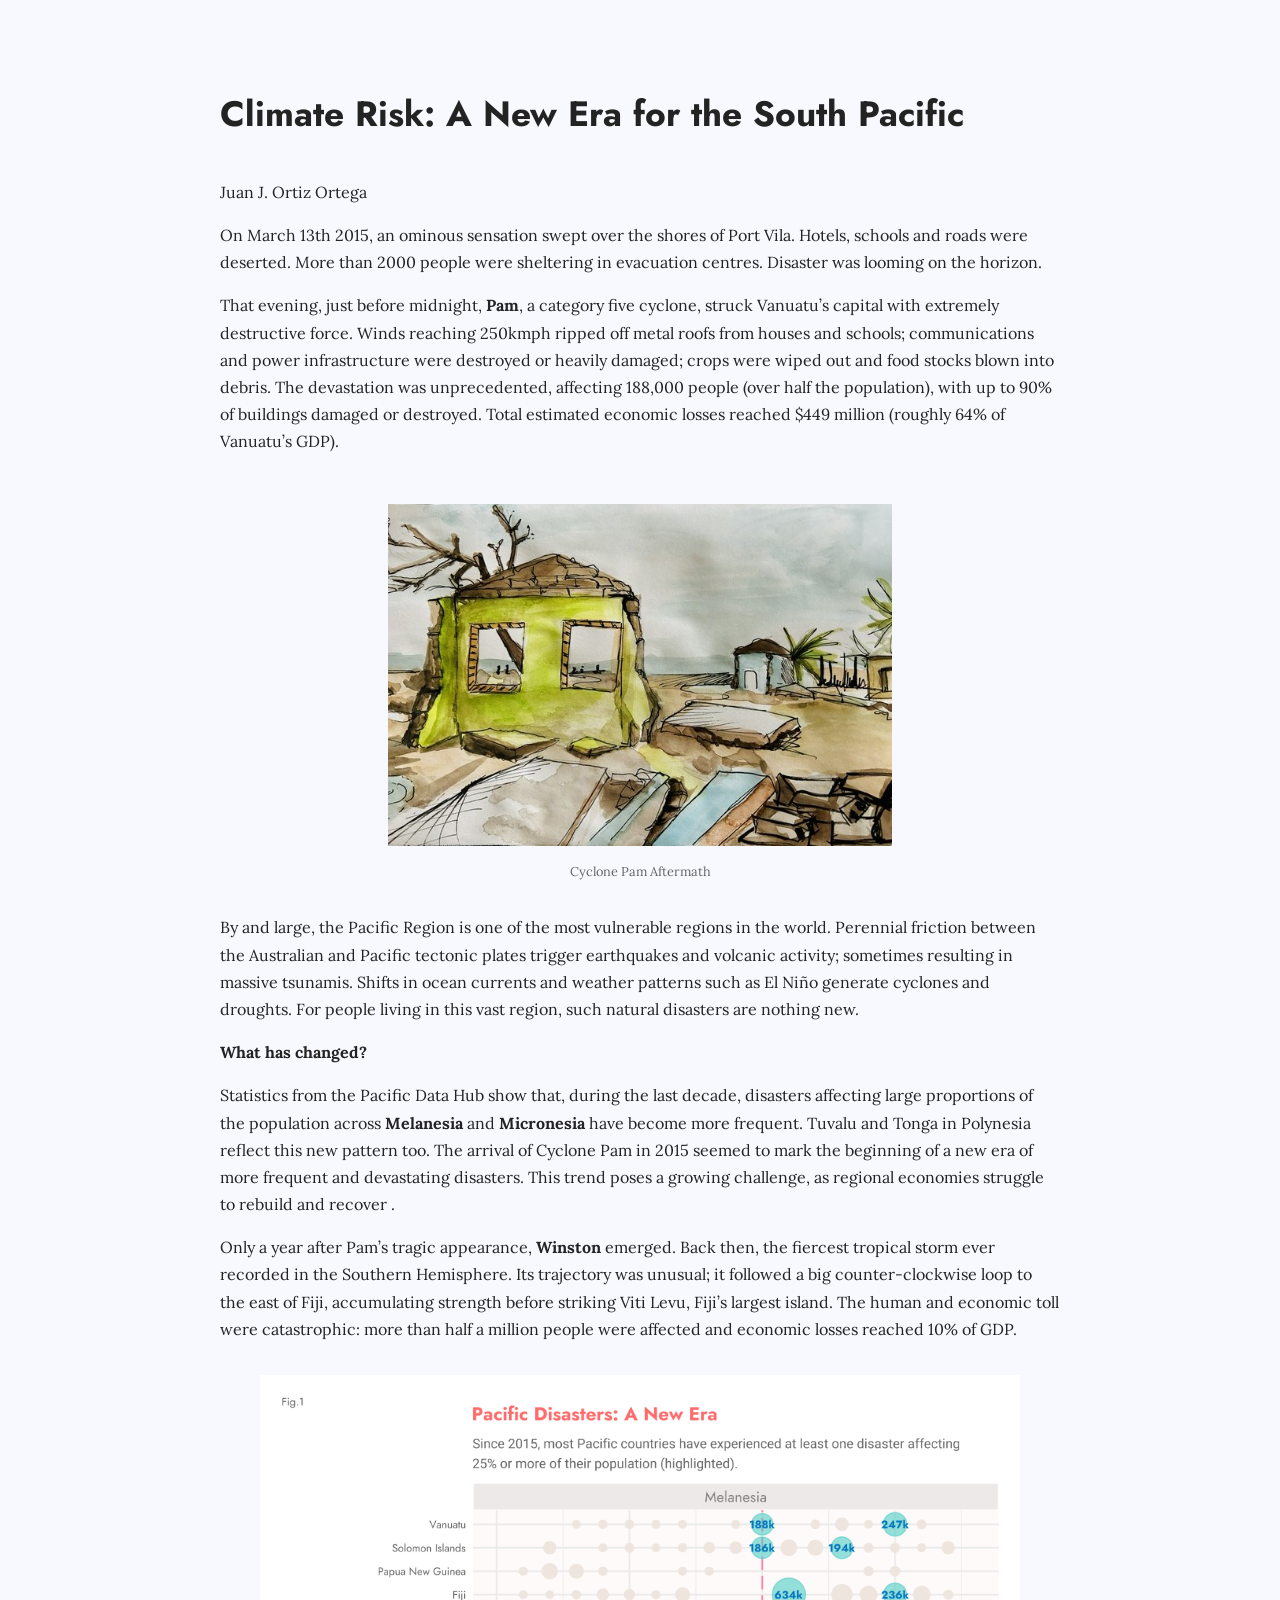
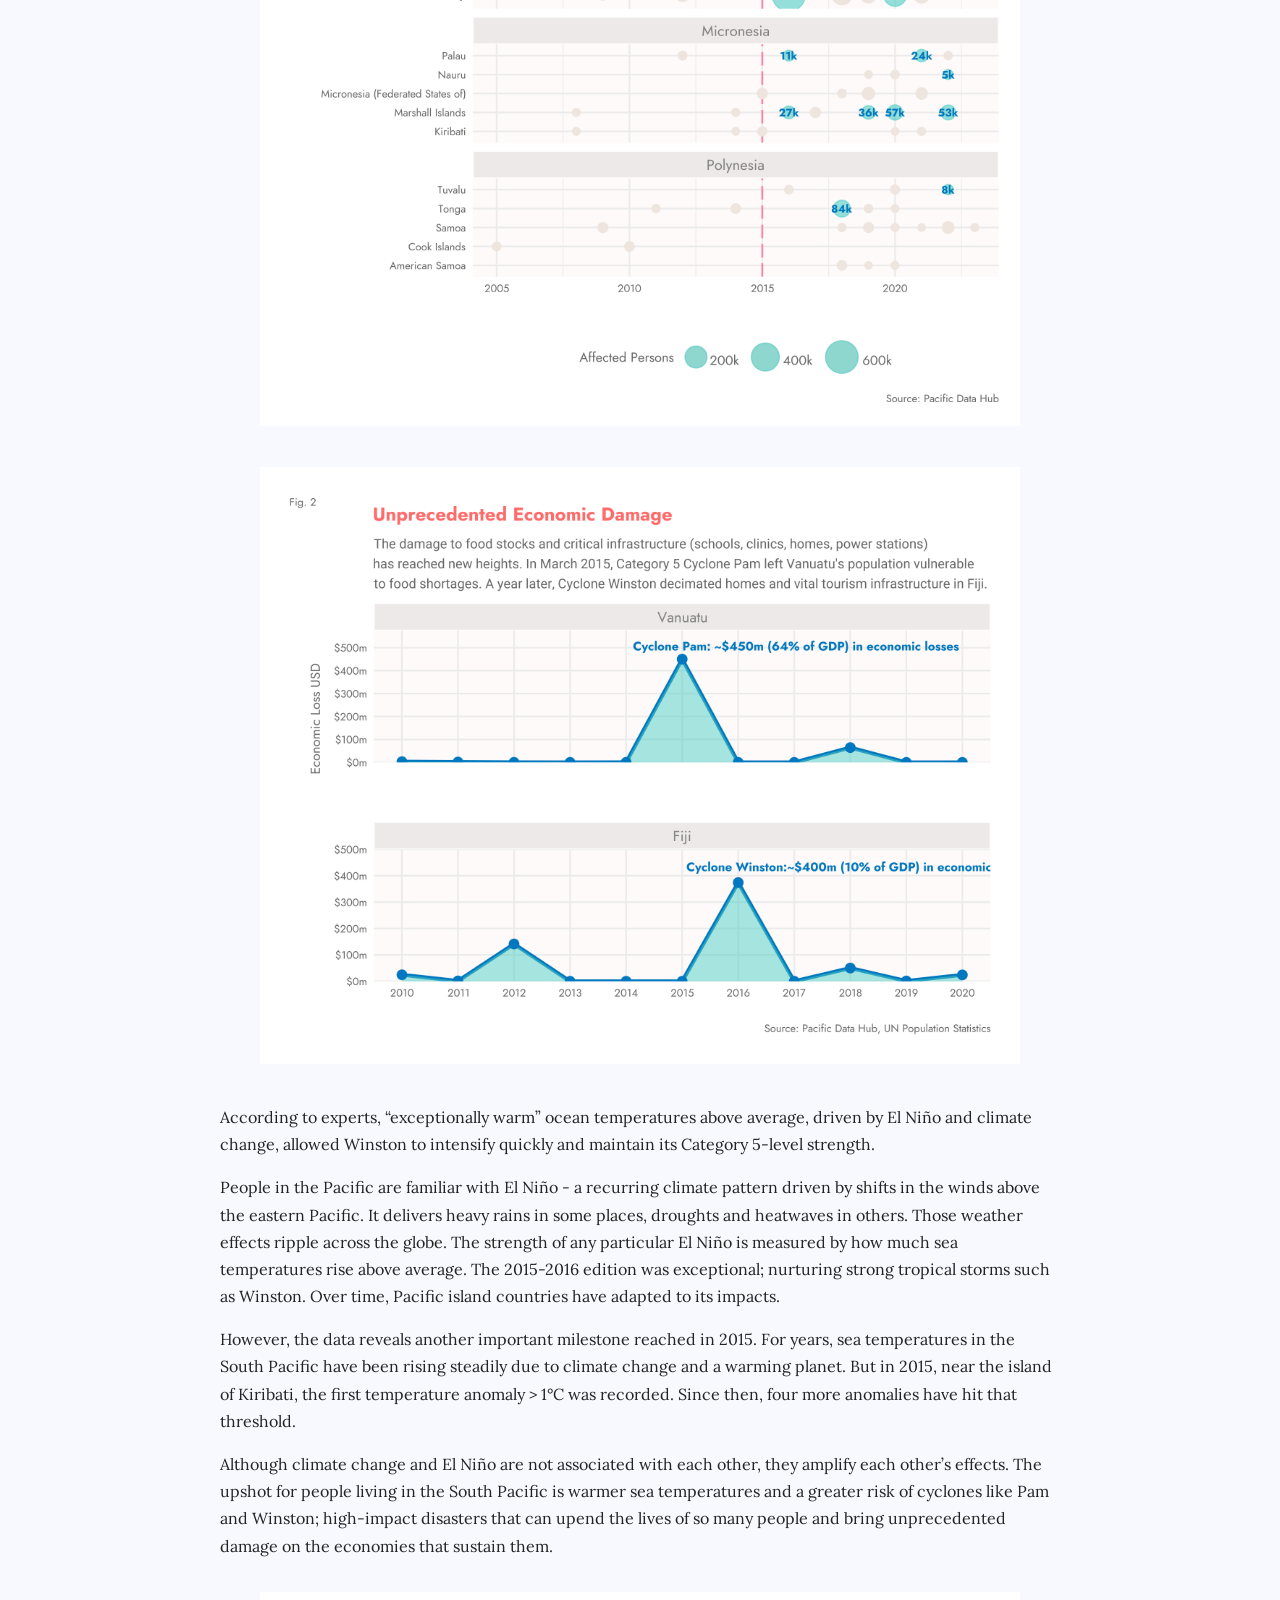
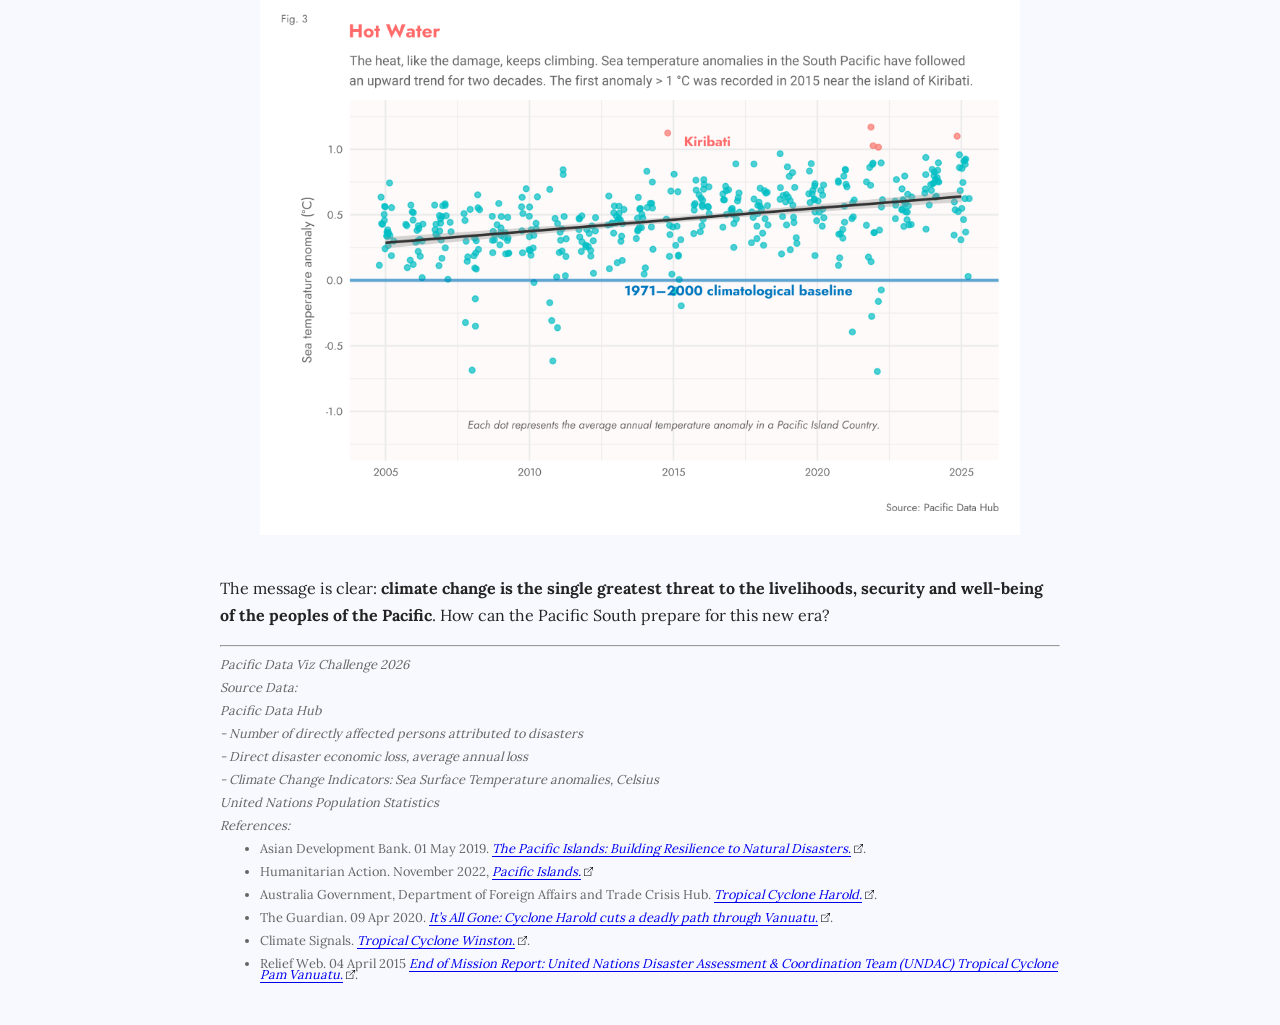
==== index.html @ 433be73b "index page ready" ====
<!DOCTYPE html>
<html xmlns="http://www.w3.org/1999/xhtml" lang="en" xml:lang="en"><head>

<meta charset="utf-8">
<meta name="generator" content="quarto-1.9.37">

<meta name="viewport" content="width=device-width, initial-scale=1.0, user-scalable=yes">

<meta name="author" content="Juan J. Ortiz Ortega">

<title>Climate Risk: A New Era for the South Pacific</title>
<style>

code{white-space: pre-wrap;}
span.smallcaps{font-variant: small-caps;}
div.columns{display: flex; gap: min(4vw, 1.5em);}
div.column{flex: auto; overflow-x: auto;}
div.hanging-indent{margin-left: 1.5em; text-indent: -1.5em;}
ul.task-list{list-style: none;}
ul.task-list li input[type="checkbox"] {
width: 0.8em;
margin: 0 0.8em 0.2em -1em;  vertical-align: middle;
}
.display.math{display: block; text-align: center; margin: 0.5rem auto;}
</style>


<script>/*!
 * clipboard.js v2.0.11
 * https://clipboardjs.com/
 *
 * Licensed MIT © Zeno Rocha
 */
!function(t,e){"object"==typeof exports&&"object"==typeof module?module.exports=e():"function"==typeof define&&define.amd?define([],e):"object"==typeof exports?exports.ClipboardJS=e():t.ClipboardJS=e()}(this,function(){return n={686:function(t,e,n){"use strict";n.d(e,{default:function(){return b}});var e=n(279),i=n.n(e),e=n(370),u=n.n(e),e=n(817),r=n.n(e);function c(t){try{return document.execCommand(t)}catch(t){return}}var a=function(t){t=r()(t);return c("cut"),t};function o(t,e){var n,o,t=(n=t,o="rtl"===document.documentElement.getAttribute("dir"),(t=document.createElement("textarea")).style.fontSize="12pt",t.style.border="0",t.style.padding="0",t.style.margin="0",t.style.position="absolute",t.style[o?"right":"left"]="-9999px",o=window.pageYOffset||document.documentElement.scrollTop,t.style.top="".concat(o,"px"),t.setAttribute("readonly",""),t.value=n,t);return e.container.appendChild(t),e=r()(t),c("copy"),t.remove(),e}var f=function(t){var e=1<arguments.length&&void 0!==arguments[1]?arguments[1]:{container:document.body},n="";return"string"==typeof t?n=o(t,e):t instanceof HTMLInputElement&&!["text","search","url","tel","password"].includes(null==t?void 0:t.type)?n=o(t.value,e):(n=r()(t),c("copy")),n};function l(t){return(l="function"==typeof Symbol&&"symbol"==typeof Symbol.iterator?function(t){return typeof t}:function(t){return t&&"function"==typeof Symbol&&t.constructor===Symbol&&t!==Symbol.prototype?"symbol":typeof t})(t)}var s=function(){var t=0<arguments.length&&void 0!==arguments[0]?arguments[0]:{},e=t.action,n=void 0===e?"copy":e,o=t.container,e=t.target,t=t.text;if("copy"!==n&&"cut"!==n)throw new Error('Invalid "action" value, use either "copy" or "cut"');if(void 0!==e){if(!e||"object"!==l(e)||1!==e.nodeType)throw new Error('Invalid "target" value, use a valid Element');if("copy"===n&&e.hasAttribute("disabled"))throw new Error('Invalid "target" attribute. Please use "readonly" instead of "disabled" attribute');if("cut"===n&&(e.hasAttribute("readonly")||e.hasAttribute("disabled")))throw new Error('Invalid "target" attribute. You can\'t cut text from elements with "readonly" or "disabled" attributes')}return t?f(t,{container:o}):e?"cut"===n?a(e):f(e,{container:o}):void 0};function p(t){return(p="function"==typeof Symbol&&"symbol"==typeof Symbol.iterator?function(t){return typeof t}:function(t){return t&&"function"==typeof Symbol&&t.constructor===Symbol&&t!==Symbol.prototype?"symbol":typeof t})(t)}function d(t,e){for(var n=0;n<e.length;n++){var o=e[n];o.enumerable=o.enumerable||!1,o.configurable=!0,"value"in o&&(o.writable=!0),Object.defineProperty(t,o.key,o)}}function y(t,e){return(y=Object.setPrototypeOf||function(t,e){return t.__proto__=e,t})(t,e)}function h(n){var o=function(){if("undefined"==typeof Reflect||!Reflect.construct)return!1;if(Reflect.construct.sham)return!1;if("function"==typeof Proxy)return!0;try{return Date.prototype.toString.call(Reflect.construct(Date,[],function(){})),!0}catch(t){return!1}}();return function(){var t,e=v(n);return t=o?(t=v(this).constructor,Reflect.construct(e,arguments,t)):e.apply(this,arguments),e=this,!(t=t)||"object"!==p(t)&&"function"!=typeof t?function(t){if(void 0!==t)return t;throw new ReferenceError("this hasn't been initialised - super() hasn't been called")}(e):t}}function v(t){return(v=Object.setPrototypeOf?Object.getPrototypeOf:function(t){return t.__proto__||Object.getPrototypeOf(t)})(t)}function m(t,e){t="data-clipboard-".concat(t);if(e.hasAttribute(t))return e.getAttribute(t)}var b=function(){!function(t,e){if("function"!=typeof e&&null!==e)throw new TypeError("Super expression must either be null or a function");t.prototype=Object.create(e&&e.prototype,{constructor:{value:t,writable:!0,configurable:!0}}),e&&y(t,e)}(r,i());var t,e,n,o=h(r);function r(t,e){var n;return function(t){if(!(t instanceof r))throw new TypeError("Cannot call a class as a function")}(this),(n=o.call(this)).resolveOptions(e),n.listenClick(t),n}return t=r,n=[{key:"copy",value:function(t){var e=1<arguments.length&&void 0!==arguments[1]?arguments[1]:{container:document.body};return f(t,e)}},{key:"cut",value:function(t){return a(t)}},{key:"isSupported",value:function(){var t=0<arguments.length&&void 0!==arguments[0]?arguments[0]:["copy","cut"],t="string"==typeof t?[t]:t,e=!!document.queryCommandSupported;return t.forEach(function(t){e=e&&!!document.queryCommandSupported(t)}),e}}],(e=[{key:"resolveOptions",value:function(){var t=0<arguments.length&&void 0!==arguments[0]?arguments[0]:{};this.action="function"==typeof t.action?t.action:this.defaultAction,this.target="function"==typeof t.target?t.target:this.defaultTarget,this.text="function"==typeof t.text?t.text:this.defaultText,this.container="object"===p(t.container)?t.container:document.body}},{key:"listenClick",value:function(t){var e=this;this.listener=u()(t,"click",function(t){return e.onClick(t)})}},{key:"onClick",value:function(t){var e=t.delegateTarget||t.currentTarget,n=this.action(e)||"copy",t=s({action:n,container:this.container,target:this.target(e),text:this.text(e)});this.emit(t?"success":"error",{action:n,text:t,trigger:e,clearSelection:function(){e&&e.focus(),window.getSelection().removeAllRanges()}})}},{key:"defaultAction",value:function(t){return m("action",t)}},{key:"defaultTarget",value:function(t){t=m("target",t);if(t)return document.querySelector(t)}},{key:"defaultText",value:function(t){return m("text",t)}},{key:"destroy",value:function(){this.listener.destroy()}}])&&d(t.prototype,e),n&&d(t,n),r}()},828:function(t){var e;"undefined"==typeof Element||Element.prototype.matches||((e=Element.prototype).matches=e.matchesSelector||e.mozMatchesSelector||e.msMatchesSelector||e.oMatchesSelector||e.webkitMatchesSelector),t.exports=function(t,e){for(;t&&9!==t.nodeType;){if("function"==typeof t.matches&&t.matches(e))return t;t=t.parentNode}}},438:function(t,e,n){var u=n(828);function i(t,e,n,o,r){var i=function(e,n,t,o){return function(t){t.delegateTarget=u(t.target,n),t.delegateTarget&&o.call(e,t)}}.apply(this,arguments);return t.addEventListener(n,i,r),{destroy:function(){t.removeEventListener(n,i,r)}}}t.exports=function(t,e,n,o,r){return"function"==typeof t.addEventListener?i.apply(null,arguments):"function"==typeof n?i.bind(null,document).apply(null,arguments):("string"==typeof t&&(t=document.querySelectorAll(t)),Array.prototype.map.call(t,function(t){return i(t,e,n,o,r)}))}},879:function(t,n){n.node=function(t){return void 0!==t&&t instanceof HTMLElement&&1===t.nodeType},n.nodeList=function(t){var e=Object.prototype.toString.call(t);return void 0!==t&&("[object NodeList]"===e||"[object HTMLCollection]"===e)&&"length"in t&&(0===t.length||n.node(t[0]))},n.string=function(t){return"string"==typeof t||t instanceof String},n.fn=function(t){return"[object Function]"===Object.prototype.toString.call(t)}},370:function(t,e,n){var f=n(879),l=n(438);t.exports=function(t,e,n){if(!t&&!e&&!n)throw new Error("Missing required arguments");if(!f.string(e))throw new TypeError("Second argument must be a String");if(!f.fn(n))throw new TypeError("Third argument must be a Function");if(f.node(t))return c=e,a=n,(u=t).addEventListener(c,a),{destroy:function(){u.removeEventListener(c,a)}};if(f.nodeList(t))return o=t,r=e,i=n,Array.prototype.forEach.call(o,function(t){t.addEventListener(r,i)}),{destroy:function(){Array.prototype.forEach.call(o,function(t){t.removeEventListener(r,i)})}};if(f.string(t))return t=t,e=e,n=n,l(document.body,t,e,n);throw new TypeError("First argument must be a String, HTMLElement, HTMLCollection, or NodeList");var o,r,i,u,c,a}},817:function(t){t.exports=function(t){var e,n="SELECT"===t.nodeName?(t.focus(),t.value):"INPUT"===t.nodeName||"TEXTAREA"===t.nodeName?((e=t.hasAttribute("readonly"))||t.setAttribute("readonly",""),t.select(),t.setSelectionRange(0,t.value.length),e||t.removeAttribute("readonly"),t.value):(t.hasAttribute("contenteditable")&&t.focus(),n=window.getSelection(),(e=document.createRange()).selectNodeContents(t),n.removeAllRanges(),n.addRange(e),n.toString());return n}},279:function(t){function e(){}e.prototype={on:function(t,e,n){var o=this.e||(this.e={});return(o[t]||(o[t]=[])).push({fn:e,ctx:n}),this},once:function(t,e,n){var o=this;function r(){o.off(t,r),e.apply(n,arguments)}return r._=e,this.on(t,r,n)},emit:function(t){for(var e=[].slice.call(arguments,1),n=((this.e||(this.e={}))[t]||[]).slice(),o=0,r=n.length;o<r;o++)n[o].fn.apply(n[o].ctx,e);return this},off:function(t,e){var n=this.e||(this.e={}),o=n[t],r=[];if(o&&e)for(var i=0,u=o.length;i<u;i++)o[i].fn!==e&&o[i].fn._!==e&&r.push(o[i]);return r.length?n[t]=r:delete n[t],this}},t.exports=e,t.exports.TinyEmitter=e}},r={},o.n=function(t){var e=t&&t.__esModule?function(){return t.default}:function(){return t};return o.d(e,{a:e}),e},o.d=function(t,e){for(var n in e)o.o(e,n)&&!o.o(t,n)&&Object.defineProperty(t,n,{enumerable:!0,get:e[n]})},o.o=function(t,e){return Object.prototype.hasOwnProperty.call(t,e)},o(686).default;function o(t){if(r[t])return r[t].exports;var e=r[t]={exports:{}};return n[t](e,e.exports,o),e.exports}var n,r});</script>
<script>(function (root, factory) {
  if (typeof define === "function" && define.amd) {
    define([], function () {
      return factory(root);
    });
  } else if (typeof exports === "object") {
    module.exports = factory(root);
  } else {
    root.Tabby = factory(root);
  }
})(
  typeof global !== "undefined"
    ? global
    : typeof window !== "undefined"
    ? window
    : this,
  function (window) {
    "use strict";

    //
    // Variables
    //

    var defaults = {
      idPrefix: "tabby-toggle_",
      default: "[data-tabby-default]",
    };

    //
    // Methods
    //

    /**
     * Merge two or more objects together.
     * @param   {Object}   objects  The objects to merge together
     * @returns {Object}            Merged values of defaults and options
     */
    var extend = function () {
      var merged = {};
      Array.prototype.forEach.call(arguments, function (obj) {
        for (var key in obj) {
          if (!obj.hasOwnProperty(key)) return;
          merged[key] = obj[key];
        }
      });
      return merged;
    };

    /**
     * Emit a custom event
     * @param  {String} type    The event type
     * @param  {Node}   tab     The tab to attach the event to
     * @param  {Node}   details Details about the event
     */
    var emitEvent = function (tab, details) {
      // Create a new event
      var event;
      if (typeof window.CustomEvent === "function") {
        event = new CustomEvent("tabby", {
          bubbles: true,
          cancelable: true,
          detail: details,
        });
      } else {
        event = document.createEvent("CustomEvent");
        event.initCustomEvent("tabby", true, true, details);
      }

      // Dispatch the event
      tab.dispatchEvent(event);
    };

    var focusHandler = function (event) {
      toggle(event.target);
    };

    var getKeyboardFocusableElements = function (element) {
      return [
        ...element.querySelectorAll(
          'a[href], button, input, textarea, select, details,[tabindex]:not([tabindex="-1"])'
        ),
      ].filter(
        (el) => !el.hasAttribute("disabled") && !el.getAttribute("aria-hidden")
      );
    };

    /**
     * Remove roles and attributes from a tab and its content
     * @param  {Node}   tab      The tab
     * @param  {Node}   content  The tab content
     * @param  {Object} settings User settings and options
     */
    var destroyTab = function (tab, content, settings) {
      // Remove the generated ID
      if (tab.id.slice(0, settings.idPrefix.length) === settings.idPrefix) {
        tab.id = "";
      }

      // remove event listener
      tab.removeEventListener("focus", focusHandler, true);

      // Remove roles
      tab.removeAttribute("role");
      tab.removeAttribute("aria-controls");
      tab.removeAttribute("aria-selected");
      tab.removeAttribute("tabindex");
      tab.closest("li").removeAttribute("role");
      content.removeAttribute("role");
      content.removeAttribute("aria-labelledby");
      content.removeAttribute("hidden");
    };

    /**
     * Add the required roles and attributes to a tab and its content
     * @param  {Node}   tab      The tab
     * @param  {Node}   content  The tab content
     * @param  {Object} settings User settings and options
     */
    var setupTab = function (tab, content, settings) {
      // Give tab an ID if it doesn't already have one
      if (!tab.id) {
        tab.id = settings.idPrefix + content.id;
      }

      // Add roles
      tab.setAttribute("role", "tab");
      tab.setAttribute("aria-controls", content.id);
      tab.closest("li").setAttribute("role", "presentation");
      content.setAttribute("role", "tabpanel");
      content.setAttribute("aria-labelledby", tab.id);

      // Add selected state
      if (tab.matches(settings.default)) {
        tab.setAttribute("aria-selected", "true");
      } else {
        tab.setAttribute("aria-selected", "false");
        content.setAttribute("hidden", "hidden");
      }

      // add focus event listender
      tab.addEventListener("focus", focusHandler);
    };

    /**
     * Hide a tab and its content
     * @param  {Node} newTab The new tab that's replacing it
     */
    var hide = function (newTab) {
      // Variables
      var tabGroup = newTab.closest('[role="tablist"]');
      if (!tabGroup) return {};
      var tab = tabGroup.querySelector('[role="tab"][aria-selected="true"]');
      if (!tab) return {};
      var content = document.querySelector(tab.hash);

      // Hide the tab
      tab.setAttribute("aria-selected", "false");

      // Hide the content
      if (!content) return { previousTab: tab };
      content.setAttribute("hidden", "hidden");

      // Return the hidden tab and content
      return {
        previousTab: tab,
        previousContent: content,
      };
    };

    /**
     * Show a tab and its content
     * @param  {Node} tab      The tab
     * @param  {Node} content  The tab content
     */
    var show = function (tab, content) {
      tab.setAttribute("aria-selected", "true");
      content.removeAttribute("hidden");
      tab.focus();
    };

    /**
     * Toggle a new tab
     * @param  {Node} tab The tab to show
     */
    var toggle = function (tab) {
      // Make sure there's a tab to toggle and it's not already active
      if (!tab || tab.getAttribute("aria-selected") == "true") return;

      // Variables
      var content = document.querySelector(tab.hash);
      if (!content) return;

      // Hide active tab and content
      var details = hide(tab);

      // Show new tab and content
      show(tab, content);

      // Add event details
      details.tab = tab;
      details.content = content;

      // Emit a custom event
      emitEvent(tab, details);
    };

    /**
     * Get all of the tabs in a tablist
     * @param  {Node}   tab  A tab from the list
     * @return {Object}      The tabs and the index of the currently active one
     */
    var getTabsMap = function (tab) {
      var tabGroup = tab.closest('[role="tablist"]');
      var tabs = tabGroup ? tabGroup.querySelectorAll('[role="tab"]') : null;
      if (!tabs) return;
      return {
        tabs: tabs,
        index: Array.prototype.indexOf.call(tabs, tab),
      };
    };

    /**
     * Switch the active tab based on keyboard activity
     * @param  {Node} tab The currently active tab
     * @param  {Key}  key The key that was pressed
     */
    var switchTabs = function (tab, key) {
      // Get a map of tabs
      var map = getTabsMap(tab);
      if (!map) return;
      var length = map.tabs.length - 1;
      var index;

      // Go to previous tab
      if (["ArrowUp", "ArrowLeft", "Up", "Left"].indexOf(key) > -1) {
        index = map.index < 1 ? length : map.index - 1;
      }

      // Go to next tab
      else if (["ArrowDown", "ArrowRight", "Down", "Right"].indexOf(key) > -1) {
        index = map.index === length ? 0 : map.index + 1;
      }

      // Go to home
      else if (key === "Home") {
        index = 0;
      }

      // Go to end
      else if (key === "End") {
        index = length;
      }

      // Toggle the tab
      toggle(map.tabs[index]);
    };

    /**
     * Create the Constructor object
     */
    var Constructor = function (selector, options) {
      //
      // Variables
      //

      var publicAPIs = {};
      var settings, tabWrapper;

      //
      // Methods
      //

      publicAPIs.destroy = function () {
        // Get all tabs
        var tabs = tabWrapper.querySelectorAll("a");

        // Add roles to tabs
        Array.prototype.forEach.call(tabs, function (tab) {
          // Get the tab content
          var content = document.querySelector(tab.hash);
          if (!content) return;

          // Setup the tab
          destroyTab(tab, content, settings);
        });

        // Remove role from wrapper
        tabWrapper.removeAttribute("role");

        // Remove event listeners
        document.documentElement.removeEventListener(
          "click",
          clickHandler,
          true
        );
        tabWrapper.removeEventListener("keydown", keyHandler, true);

        // Reset variables
        settings = null;
        tabWrapper = null;
      };

      /**
       * Setup the DOM with the proper attributes
       */
      publicAPIs.setup = function () {
        // Variables
        tabWrapper = document.querySelector(selector);
        if (!tabWrapper) return;
        var tabs = tabWrapper.querySelectorAll("a");

        // Add role to wrapper
        tabWrapper.setAttribute("role", "tablist");

        // Add roles to tabs. provide dynanmic tab indexes if we are within reveal
        var contentTabindexes =
          window.document.body.classList.contains("reveal-viewport");
        var nextTabindex = 1;
        Array.prototype.forEach.call(tabs, function (tab) {
          if (contentTabindexes) {
            tab.setAttribute("tabindex", "" + nextTabindex++);
          } else {
            tab.setAttribute("tabindex", "0");
          }

          // Get the tab content
          var content = document.querySelector(tab.hash);
          if (!content) return;

          // set tab indexes for content
          if (contentTabindexes) {
            getKeyboardFocusableElements(content).forEach(function (el) {
              el.setAttribute("tabindex", "" + nextTabindex++);
            });
          }

          // Setup the tab
          setupTab(tab, content, settings);
        });
      };

      /**
       * Toggle a tab based on an ID
       * @param  {String|Node} id The tab to toggle
       */
      publicAPIs.toggle = function (id) {
        // Get the tab
        var tab = id;
        if (typeof id === "string") {
          tab = document.querySelector(
            selector + ' [role="tab"][href*="' + id + '"]'
          );
        }

        // Toggle the tab
        toggle(tab);
      };

      /**
       * Handle click events
       */
      var clickHandler = function (event) {
        // Only run on toggles
        var tab = event.target.closest(selector + ' [role="tab"]');
        if (!tab) return;

        // Prevent link behavior
        event.preventDefault();

        // Toggle the tab
        toggle(tab);
      };

      /**
       * Handle keydown events
       */
      var keyHandler = function (event) {
        // Only run if a tab is in focus
        var tab = document.activeElement;
        if (!tab.matches(selector + ' [role="tab"]')) return;

        // Only run for specific keys
        if (["Home", "End"].indexOf(event.key) < 0) return;

        // Switch tabs
        switchTabs(tab, event.key);
      };

      /**
       * Initialize the instance
       */
      var init = function () {
        // Merge user options with defaults
        settings = extend(defaults, options || {});

        // Setup the DOM
        publicAPIs.setup();

        // Add event listeners
        document.documentElement.addEventListener("click", clickHandler, true);
        tabWrapper.addEventListener("keydown", keyHandler, true);
      };

      //
      // Initialize and return the Public APIs
      //

      init();
      return publicAPIs;
    };

    //
    // Return the Constructor
    //

    return Constructor;
  }
);
</script>
<script>/**
 * @popperjs/core v2.11.7 - MIT License
 */

!function(e,t){"object"==typeof exports&&"undefined"!=typeof module?t(exports):"function"==typeof define&&define.amd?define(["exports"],t):t((e="undefined"!=typeof globalThis?globalThis:e||self).Popper={})}(this,(function(e){"use strict";function t(e){if(null==e)return window;if("[object Window]"!==e.toString()){var t=e.ownerDocument;return t&&t.defaultView||window}return e}function n(e){return e instanceof t(e).Element||e instanceof Element}function r(e){return e instanceof t(e).HTMLElement||e instanceof HTMLElement}function o(e){return"undefined"!=typeof ShadowRoot&&(e instanceof t(e).ShadowRoot||e instanceof ShadowRoot)}var i=Math.max,a=Math.min,s=Math.round;function f(){var e=navigator.userAgentData;return null!=e&&e.brands&&Array.isArray(e.brands)?e.brands.map((function(e){return e.brand+"/"+e.version})).join(" "):navigator.userAgent}function c(){return!/^((?!chrome|android).)*safari/i.test(f())}function p(e,o,i){void 0===o&&(o=!1),void 0===i&&(i=!1);var a=e.getBoundingClientRect(),f=1,p=1;o&&r(e)&&(f=e.offsetWidth>0&&s(a.width)/e.offsetWidth||1,p=e.offsetHeight>0&&s(a.height)/e.offsetHeight||1);var u=(n(e)?t(e):window).visualViewport,l=!c()&&i,d=(a.left+(l&&u?u.offsetLeft:0))/f,h=(a.top+(l&&u?u.offsetTop:0))/p,m=a.width/f,v=a.height/p;return{width:m,height:v,top:h,right:d+m,bottom:h+v,left:d,x:d,y:h}}function u(e){var n=t(e);return{scrollLeft:n.pageXOffset,scrollTop:n.pageYOffset}}function l(e){return e?(e.nodeName||"").toLowerCase():null}function d(e){return((n(e)?e.ownerDocument:e.document)||window.document).documentElement}function h(e){return p(d(e)).left+u(e).scrollLeft}function m(e){return t(e).getComputedStyle(e)}function v(e){var t=m(e),n=t.overflow,r=t.overflowX,o=t.overflowY;return/auto|scroll|overlay|hidden/.test(n+o+r)}function y(e,n,o){void 0===o&&(o=!1);var i,a,f=r(n),c=r(n)&&function(e){var t=e.getBoundingClientRect(),n=s(t.width)/e.offsetWidth||1,r=s(t.height)/e.offsetHeight||1;return 1!==n||1!==r}(n),m=d(n),y=p(e,c,o),g={scrollLeft:0,scrollTop:0},b={x:0,y:0};return(f||!f&&!o)&&(("body"!==l(n)||v(m))&&(g=(i=n)!==t(i)&&r(i)?{scrollLeft:(a=i).scrollLeft,scrollTop:a.scrollTop}:u(i)),r(n)?((b=p(n,!0)).x+=n.clientLeft,b.y+=n.clientTop):m&&(b.x=h(m))),{x:y.left+g.scrollLeft-b.x,y:y.top+g.scrollTop-b.y,width:y.width,height:y.height}}function g(e){var t=p(e),n=e.offsetWidth,r=e.offsetHeight;return Math.abs(t.width-n)<=1&&(n=t.width),Math.abs(t.height-r)<=1&&(r=t.height),{x:e.offsetLeft,y:e.offsetTop,width:n,height:r}}function b(e){return"html"===l(e)?e:e.assignedSlot||e.parentNode||(o(e)?e.host:null)||d(e)}function x(e){return["html","body","#document"].indexOf(l(e))>=0?e.ownerDocument.body:r(e)&&v(e)?e:x(b(e))}function w(e,n){var r;void 0===n&&(n=[]);var o=x(e),i=o===(null==(r=e.ownerDocument)?void 0:r.body),a=t(o),s=i?[a].concat(a.visualViewport||[],v(o)?o:[]):o,f=n.concat(s);return i?f:f.concat(w(b(s)))}function O(e){return["table","td","th"].indexOf(l(e))>=0}function j(e){return r(e)&&"fixed"!==m(e).position?e.offsetParent:null}function E(e){for(var n=t(e),i=j(e);i&&O(i)&&"static"===m(i).position;)i=j(i);return i&&("html"===l(i)||"body"===l(i)&&"static"===m(i).position)?n:i||function(e){var t=/firefox/i.test(f());if(/Trident/i.test(f())&&r(e)&&"fixed"===m(e).position)return null;var n=b(e);for(o(n)&&(n=n.host);r(n)&&["html","body"].indexOf(l(n))<0;){var i=m(n);if("none"!==i.transform||"none"!==i.perspective||"paint"===i.contain||-1!==["transform","perspective"].indexOf(i.willChange)||t&&"filter"===i.willChange||t&&i.filter&&"none"!==i.filter)return n;n=n.parentNode}return null}(e)||n}var D="top",A="bottom",L="right",P="left",M="auto",k=[D,A,L,P],W="start",B="end",H="viewport",T="popper",R=k.reduce((function(e,t){return e.concat([t+"-"+W,t+"-"+B])}),[]),S=[].concat(k,[M]).reduce((function(e,t){return e.concat([t,t+"-"+W,t+"-"+B])}),[]),V=["beforeRead","read","afterRead","beforeMain","main","afterMain","beforeWrite","write","afterWrite"];function q(e){var t=new Map,n=new Set,r=[];function o(e){n.add(e.name),[].concat(e.requires||[],e.requiresIfExists||[]).forEach((function(e){if(!n.has(e)){var r=t.get(e);r&&o(r)}})),r.push(e)}return e.forEach((function(e){t.set(e.name,e)})),e.forEach((function(e){n.has(e.name)||o(e)})),r}function C(e){return e.split("-")[0]}function N(e,t){var n=t.getRootNode&&t.getRootNode();if(e.contains(t))return!0;if(n&&o(n)){var r=t;do{if(r&&e.isSameNode(r))return!0;r=r.parentNode||r.host}while(r)}return!1}function I(e){return Object.assign({},e,{left:e.x,top:e.y,right:e.x+e.width,bottom:e.y+e.height})}function _(e,r,o){return r===H?I(function(e,n){var r=t(e),o=d(e),i=r.visualViewport,a=o.clientWidth,s=o.clientHeight,f=0,p=0;if(i){a=i.width,s=i.height;var u=c();(u||!u&&"fixed"===n)&&(f=i.offsetLeft,p=i.offsetTop)}return{width:a,height:s,x:f+h(e),y:p}}(e,o)):n(r)?function(e,t){var n=p(e,!1,"fixed"===t);return n.top=n.top+e.clientTop,n.left=n.left+e.clientLeft,n.bottom=n.top+e.clientHeight,n.right=n.left+e.clientWidth,n.width=e.clientWidth,n.height=e.clientHeight,n.x=n.left,n.y=n.top,n}(r,o):I(function(e){var t,n=d(e),r=u(e),o=null==(t=e.ownerDocument)?void 0:t.body,a=i(n.scrollWidth,n.clientWidth,o?o.scrollWidth:0,o?o.clientWidth:0),s=i(n.scrollHeight,n.clientHeight,o?o.scrollHeight:0,o?o.clientHeight:0),f=-r.scrollLeft+h(e),c=-r.scrollTop;return"rtl"===m(o||n).direction&&(f+=i(n.clientWidth,o?o.clientWidth:0)-a),{width:a,height:s,x:f,y:c}}(d(e)))}function F(e,t,o,s){var f="clippingParents"===t?function(e){var t=w(b(e)),o=["absolute","fixed"].indexOf(m(e).position)>=0&&r(e)?E(e):e;return n(o)?t.filter((function(e){return n(e)&&N(e,o)&&"body"!==l(e)})):[]}(e):[].concat(t),c=[].concat(f,[o]),p=c[0],u=c.reduce((function(t,n){var r=_(e,n,s);return t.top=i(r.top,t.top),t.right=a(r.right,t.right),t.bottom=a(r.bottom,t.bottom),t.left=i(r.left,t.left),t}),_(e,p,s));return u.width=u.right-u.left,u.height=u.bottom-u.top,u.x=u.left,u.y=u.top,u}function U(e){return e.split("-")[1]}function z(e){return["top","bottom"].indexOf(e)>=0?"x":"y"}function X(e){var t,n=e.reference,r=e.element,o=e.placement,i=o?C(o):null,a=o?U(o):null,s=n.x+n.width/2-r.width/2,f=n.y+n.height/2-r.height/2;switch(i){case D:t={x:s,y:n.y-r.height};break;case A:t={x:s,y:n.y+n.height};break;case L:t={x:n.x+n.width,y:f};break;case P:t={x:n.x-r.width,y:f};break;default:t={x:n.x,y:n.y}}var c=i?z(i):null;if(null!=c){var p="y"===c?"height":"width";switch(a){case W:t[c]=t[c]-(n[p]/2-r[p]/2);break;case B:t[c]=t[c]+(n[p]/2-r[p]/2)}}return t}function Y(e){return Object.assign({},{top:0,right:0,bottom:0,left:0},e)}function G(e,t){return t.reduce((function(t,n){return t[n]=e,t}),{})}function J(e,t){void 0===t&&(t={});var r=t,o=r.placement,i=void 0===o?e.placement:o,a=r.strategy,s=void 0===a?e.strategy:a,f=r.boundary,c=void 0===f?"clippingParents":f,u=r.rootBoundary,l=void 0===u?H:u,h=r.elementContext,m=void 0===h?T:h,v=r.altBoundary,y=void 0!==v&&v,g=r.padding,b=void 0===g?0:g,x=Y("number"!=typeof b?b:G(b,k)),w=m===T?"reference":T,O=e.rects.popper,j=e.elements[y?w:m],E=F(n(j)?j:j.contextElement||d(e.elements.popper),c,l,s),P=p(e.elements.reference),M=X({reference:P,element:O,strategy:"absolute",placement:i}),W=I(Object.assign({},O,M)),B=m===T?W:P,R={top:E.top-B.top+x.top,bottom:B.bottom-E.bottom+x.bottom,left:E.left-B.left+x.left,right:B.right-E.right+x.right},S=e.modifiersData.offset;if(m===T&&S){var V=S[i];Object.keys(R).forEach((function(e){var t=[L,A].indexOf(e)>=0?1:-1,n=[D,A].indexOf(e)>=0?"y":"x";R[e]+=V[n]*t}))}return R}var K={placement:"bottom",modifiers:[],strategy:"absolute"};function Q(){for(var e=arguments.length,t=new Array(e),n=0;n<e;n++)t[n]=arguments[n];return!t.some((function(e){return!(e&&"function"==typeof e.getBoundingClientRect)}))}function Z(e){void 0===e&&(e={});var t=e,r=t.defaultModifiers,o=void 0===r?[]:r,i=t.defaultOptions,a=void 0===i?K:i;return function(e,t,r){void 0===r&&(r=a);var i,s,f={placement:"bottom",orderedModifiers:[],options:Object.assign({},K,a),modifiersData:{},elements:{reference:e,popper:t},attributes:{},styles:{}},c=[],p=!1,u={state:f,setOptions:function(r){var i="function"==typeof r?r(f.options):r;l(),f.options=Object.assign({},a,f.options,i),f.scrollParents={reference:n(e)?w(e):e.contextElement?w(e.contextElement):[],popper:w(t)};var s,p,d=function(e){var t=q(e);return V.reduce((function(e,n){return e.concat(t.filter((function(e){return e.phase===n})))}),[])}((s=[].concat(o,f.options.modifiers),p=s.reduce((function(e,t){var n=e[t.name];return e[t.name]=n?Object.assign({},n,t,{options:Object.assign({},n.options,t.options),data:Object.assign({},n.data,t.data)}):t,e}),{}),Object.keys(p).map((function(e){return p[e]}))));return f.orderedModifiers=d.filter((function(e){return e.enabled})),f.orderedModifiers.forEach((function(e){var t=e.name,n=e.options,r=void 0===n?{}:n,o=e.effect;if("function"==typeof o){var i=o({state:f,name:t,instance:u,options:r}),a=function(){};c.push(i||a)}})),u.update()},forceUpdate:function(){if(!p){var e=f.elements,t=e.reference,n=e.popper;if(Q(t,n)){f.rects={reference:y(t,E(n),"fixed"===f.options.strategy),popper:g(n)},f.reset=!1,f.placement=f.options.placement,f.orderedModifiers.forEach((function(e){return f.modifiersData[e.name]=Object.assign({},e.data)}));for(var r=0;r<f.orderedModifiers.length;r++)if(!0!==f.reset){var o=f.orderedModifiers[r],i=o.fn,a=o.options,s=void 0===a?{}:a,c=o.name;"function"==typeof i&&(f=i({state:f,options:s,name:c,instance:u})||f)}else f.reset=!1,r=-1}}},update:(i=function(){return new Promise((function(e){u.forceUpdate(),e(f)}))},function(){return s||(s=new Promise((function(e){Promise.resolve().then((function(){s=void 0,e(i())}))}))),s}),destroy:function(){l(),p=!0}};if(!Q(e,t))return u;function l(){c.forEach((function(e){return e()})),c=[]}return u.setOptions(r).then((function(e){!p&&r.onFirstUpdate&&r.onFirstUpdate(e)})),u}}var $={passive:!0};var ee={name:"eventListeners",enabled:!0,phase:"write",fn:function(){},effect:function(e){var n=e.state,r=e.instance,o=e.options,i=o.scroll,a=void 0===i||i,s=o.resize,f=void 0===s||s,c=t(n.elements.popper),p=[].concat(n.scrollParents.reference,n.scrollParents.popper);return a&&p.forEach((function(e){e.addEventListener("scroll",r.update,$)})),f&&c.addEventListener("resize",r.update,$),function(){a&&p.forEach((function(e){e.removeEventListener("scroll",r.update,$)})),f&&c.removeEventListener("resize",r.update,$)}},data:{}};var te={name:"popperOffsets",enabled:!0,phase:"read",fn:function(e){var t=e.state,n=e.name;t.modifiersData[n]=X({reference:t.rects.reference,element:t.rects.popper,strategy:"absolute",placement:t.placement})},data:{}},ne={top:"auto",right:"auto",bottom:"auto",left:"auto"};function re(e){var n,r=e.popper,o=e.popperRect,i=e.placement,a=e.variation,f=e.offsets,c=e.position,p=e.gpuAcceleration,u=e.adaptive,l=e.roundOffsets,h=e.isFixed,v=f.x,y=void 0===v?0:v,g=f.y,b=void 0===g?0:g,x="function"==typeof l?l({x:y,y:b}):{x:y,y:b};y=x.x,b=x.y;var w=f.hasOwnProperty("x"),O=f.hasOwnProperty("y"),j=P,M=D,k=window;if(u){var W=E(r),H="clientHeight",T="clientWidth";if(W===t(r)&&"static"!==m(W=d(r)).position&&"absolute"===c&&(H="scrollHeight",T="scrollWidth"),W=W,i===D||(i===P||i===L)&&a===B)M=A,b-=(h&&W===k&&k.visualViewport?k.visualViewport.height:W[H])-o.height,b*=p?1:-1;if(i===P||(i===D||i===A)&&a===B)j=L,y-=(h&&W===k&&k.visualViewport?k.visualViewport.width:W[T])-o.width,y*=p?1:-1}var R,S=Object.assign({position:c},u&&ne),V=!0===l?function(e,t){var n=e.x,r=e.y,o=t.devicePixelRatio||1;return{x:s(n*o)/o||0,y:s(r*o)/o||0}}({x:y,y:b},t(r)):{x:y,y:b};return y=V.x,b=V.y,p?Object.assign({},S,((R={})[M]=O?"0":"",R[j]=w?"0":"",R.transform=(k.devicePixelRatio||1)<=1?"translate("+y+"px, "+b+"px)":"translate3d("+y+"px, "+b+"px, 0)",R)):Object.assign({},S,((n={})[M]=O?b+"px":"",n[j]=w?y+"px":"",n.transform="",n))}var oe={name:"computeStyles",enabled:!0,phase:"beforeWrite",fn:function(e){var t=e.state,n=e.options,r=n.gpuAcceleration,o=void 0===r||r,i=n.adaptive,a=void 0===i||i,s=n.roundOffsets,f=void 0===s||s,c={placement:C(t.placement),variation:U(t.placement),popper:t.elements.popper,popperRect:t.rects.popper,gpuAcceleration:o,isFixed:"fixed"===t.options.strategy};null!=t.modifiersData.popperOffsets&&(t.styles.popper=Object.assign({},t.styles.popper,re(Object.assign({},c,{offsets:t.modifiersData.popperOffsets,position:t.options.strategy,adaptive:a,roundOffsets:f})))),null!=t.modifiersData.arrow&&(t.styles.arrow=Object.assign({},t.styles.arrow,re(Object.assign({},c,{offsets:t.modifiersData.arrow,position:"absolute",adaptive:!1,roundOffsets:f})))),t.attributes.popper=Object.assign({},t.attributes.popper,{"data-popper-placement":t.placement})},data:{}};var ie={name:"applyStyles",enabled:!0,phase:"write",fn:function(e){var t=e.state;Object.keys(t.elements).forEach((function(e){var n=t.styles[e]||{},o=t.attributes[e]||{},i=t.elements[e];r(i)&&l(i)&&(Object.assign(i.style,n),Object.keys(o).forEach((function(e){var t=o[e];!1===t?i.removeAttribute(e):i.setAttribute(e,!0===t?"":t)})))}))},effect:function(e){var t=e.state,n={popper:{position:t.options.strategy,left:"0",top:"0",margin:"0"},arrow:{position:"absolute"},reference:{}};return Object.assign(t.elements.popper.style,n.popper),t.styles=n,t.elements.arrow&&Object.assign(t.elements.arrow.style,n.arrow),function(){Object.keys(t.elements).forEach((function(e){var o=t.elements[e],i=t.attributes[e]||{},a=Object.keys(t.styles.hasOwnProperty(e)?t.styles[e]:n[e]).reduce((function(e,t){return e[t]="",e}),{});r(o)&&l(o)&&(Object.assign(o.style,a),Object.keys(i).forEach((function(e){o.removeAttribute(e)})))}))}},requires:["computeStyles"]};var ae={name:"offset",enabled:!0,phase:"main",requires:["popperOffsets"],fn:function(e){var t=e.state,n=e.options,r=e.name,o=n.offset,i=void 0===o?[0,0]:o,a=S.reduce((function(e,n){return e[n]=function(e,t,n){var r=C(e),o=[P,D].indexOf(r)>=0?-1:1,i="function"==typeof n?n(Object.assign({},t,{placement:e})):n,a=i[0],s=i[1];return a=a||0,s=(s||0)*o,[P,L].indexOf(r)>=0?{x:s,y:a}:{x:a,y:s}}(n,t.rects,i),e}),{}),s=a[t.placement],f=s.x,c=s.y;null!=t.modifiersData.popperOffsets&&(t.modifiersData.popperOffsets.x+=f,t.modifiersData.popperOffsets.y+=c),t.modifiersData[r]=a}},se={left:"right",right:"left",bottom:"top",top:"bottom"};function fe(e){return e.replace(/left|right|bottom|top/g,(function(e){return se[e]}))}var ce={start:"end",end:"start"};function pe(e){return e.replace(/start|end/g,(function(e){return ce[e]}))}function ue(e,t){void 0===t&&(t={});var n=t,r=n.placement,o=n.boundary,i=n.rootBoundary,a=n.padding,s=n.flipVariations,f=n.allowedAutoPlacements,c=void 0===f?S:f,p=U(r),u=p?s?R:R.filter((function(e){return U(e)===p})):k,l=u.filter((function(e){return c.indexOf(e)>=0}));0===l.length&&(l=u);var d=l.reduce((function(t,n){return t[n]=J(e,{placement:n,boundary:o,rootBoundary:i,padding:a})[C(n)],t}),{});return Object.keys(d).sort((function(e,t){return d[e]-d[t]}))}var le={name:"flip",enabled:!0,phase:"main",fn:function(e){var t=e.state,n=e.options,r=e.name;if(!t.modifiersData[r]._skip){for(var o=n.mainAxis,i=void 0===o||o,a=n.altAxis,s=void 0===a||a,f=n.fallbackPlacements,c=n.padding,p=n.boundary,u=n.rootBoundary,l=n.altBoundary,d=n.flipVariations,h=void 0===d||d,m=n.allowedAutoPlacements,v=t.options.placement,y=C(v),g=f||(y===v||!h?[fe(v)]:function(e){if(C(e)===M)return[];var t=fe(e);return[pe(e),t,pe(t)]}(v)),b=[v].concat(g).reduce((function(e,n){return e.concat(C(n)===M?ue(t,{placement:n,boundary:p,rootBoundary:u,padding:c,flipVariations:h,allowedAutoPlacements:m}):n)}),[]),x=t.rects.reference,w=t.rects.popper,O=new Map,j=!0,E=b[0],k=0;k<b.length;k++){var B=b[k],H=C(B),T=U(B)===W,R=[D,A].indexOf(H)>=0,S=R?"width":"height",V=J(t,{placement:B,boundary:p,rootBoundary:u,altBoundary:l,padding:c}),q=R?T?L:P:T?A:D;x[S]>w[S]&&(q=fe(q));var N=fe(q),I=[];if(i&&I.push(V[H]<=0),s&&I.push(V[q]<=0,V[N]<=0),I.every((function(e){return e}))){E=B,j=!1;break}O.set(B,I)}if(j)for(var _=function(e){var t=b.find((function(t){var n=O.get(t);if(n)return n.slice(0,e).every((function(e){return e}))}));if(t)return E=t,"break"},F=h?3:1;F>0;F--){if("break"===_(F))break}t.placement!==E&&(t.modifiersData[r]._skip=!0,t.placement=E,t.reset=!0)}},requiresIfExists:["offset"],data:{_skip:!1}};function de(e,t,n){return i(e,a(t,n))}var he={name:"preventOverflow",enabled:!0,phase:"main",fn:function(e){var t=e.state,n=e.options,r=e.name,o=n.mainAxis,s=void 0===o||o,f=n.altAxis,c=void 0!==f&&f,p=n.boundary,u=n.rootBoundary,l=n.altBoundary,d=n.padding,h=n.tether,m=void 0===h||h,v=n.tetherOffset,y=void 0===v?0:v,b=J(t,{boundary:p,rootBoundary:u,padding:d,altBoundary:l}),x=C(t.placement),w=U(t.placement),O=!w,j=z(x),M="x"===j?"y":"x",k=t.modifiersData.popperOffsets,B=t.rects.reference,H=t.rects.popper,T="function"==typeof y?y(Object.assign({},t.rects,{placement:t.placement})):y,R="number"==typeof T?{mainAxis:T,altAxis:T}:Object.assign({mainAxis:0,altAxis:0},T),S=t.modifiersData.offset?t.modifiersData.offset[t.placement]:null,V={x:0,y:0};if(k){if(s){var q,N="y"===j?D:P,I="y"===j?A:L,_="y"===j?"height":"width",F=k[j],X=F+b[N],Y=F-b[I],G=m?-H[_]/2:0,K=w===W?B[_]:H[_],Q=w===W?-H[_]:-B[_],Z=t.elements.arrow,$=m&&Z?g(Z):{width:0,height:0},ee=t.modifiersData["arrow#persistent"]?t.modifiersData["arrow#persistent"].padding:{top:0,right:0,bottom:0,left:0},te=ee[N],ne=ee[I],re=de(0,B[_],$[_]),oe=O?B[_]/2-G-re-te-R.mainAxis:K-re-te-R.mainAxis,ie=O?-B[_]/2+G+re+ne+R.mainAxis:Q+re+ne+R.mainAxis,ae=t.elements.arrow&&E(t.elements.arrow),se=ae?"y"===j?ae.clientTop||0:ae.clientLeft||0:0,fe=null!=(q=null==S?void 0:S[j])?q:0,ce=F+ie-fe,pe=de(m?a(X,F+oe-fe-se):X,F,m?i(Y,ce):Y);k[j]=pe,V[j]=pe-F}if(c){var ue,le="x"===j?D:P,he="x"===j?A:L,me=k[M],ve="y"===M?"height":"width",ye=me+b[le],ge=me-b[he],be=-1!==[D,P].indexOf(x),xe=null!=(ue=null==S?void 0:S[M])?ue:0,we=be?ye:me-B[ve]-H[ve]-xe+R.altAxis,Oe=be?me+B[ve]+H[ve]-xe-R.altAxis:ge,je=m&&be?function(e,t,n){var r=de(e,t,n);return r>n?n:r}(we,me,Oe):de(m?we:ye,me,m?Oe:ge);k[M]=je,V[M]=je-me}t.modifiersData[r]=V}},requiresIfExists:["offset"]};var me={name:"arrow",enabled:!0,phase:"main",fn:function(e){var t,n=e.state,r=e.name,o=e.options,i=n.elements.arrow,a=n.modifiersData.popperOffsets,s=C(n.placement),f=z(s),c=[P,L].indexOf(s)>=0?"height":"width";if(i&&a){var p=function(e,t){return Y("number"!=typeof(e="function"==typeof e?e(Object.assign({},t.rects,{placement:t.placement})):e)?e:G(e,k))}(o.padding,n),u=g(i),l="y"===f?D:P,d="y"===f?A:L,h=n.rects.reference[c]+n.rects.reference[f]-a[f]-n.rects.popper[c],m=a[f]-n.rects.reference[f],v=E(i),y=v?"y"===f?v.clientHeight||0:v.clientWidth||0:0,b=h/2-m/2,x=p[l],w=y-u[c]-p[d],O=y/2-u[c]/2+b,j=de(x,O,w),M=f;n.modifiersData[r]=((t={})[M]=j,t.centerOffset=j-O,t)}},effect:function(e){var t=e.state,n=e.options.element,r=void 0===n?"[data-popper-arrow]":n;null!=r&&("string"!=typeof r||(r=t.elements.popper.querySelector(r)))&&N(t.elements.popper,r)&&(t.elements.arrow=r)},requires:["popperOffsets"],requiresIfExists:["preventOverflow"]};function ve(e,t,n){return void 0===n&&(n={x:0,y:0}),{top:e.top-t.height-n.y,right:e.right-t.width+n.x,bottom:e.bottom-t.height+n.y,left:e.left-t.width-n.x}}function ye(e){return[D,L,A,P].some((function(t){return e[t]>=0}))}var ge={name:"hide",enabled:!0,phase:"main",requiresIfExists:["preventOverflow"],fn:function(e){var t=e.state,n=e.name,r=t.rects.reference,o=t.rects.popper,i=t.modifiersData.preventOverflow,a=J(t,{elementContext:"reference"}),s=J(t,{altBoundary:!0}),f=ve(a,r),c=ve(s,o,i),p=ye(f),u=ye(c);t.modifiersData[n]={referenceClippingOffsets:f,popperEscapeOffsets:c,isReferenceHidden:p,hasPopperEscaped:u},t.attributes.popper=Object.assign({},t.attributes.popper,{"data-popper-reference-hidden":p,"data-popper-escaped":u})}},be=Z({defaultModifiers:[ee,te,oe,ie]}),xe=[ee,te,oe,ie,ae,le,he,me,ge],we=Z({defaultModifiers:xe});e.applyStyles=ie,e.arrow=me,e.computeStyles=oe,e.createPopper=we,e.createPopperLite=be,e.defaultModifiers=xe,e.detectOverflow=J,e.eventListeners=ee,e.flip=le,e.hide=ge,e.offset=ae,e.popperGenerator=Z,e.popperOffsets=te,e.preventOverflow=he,Object.defineProperty(e,"__esModule",{value:!0})}));

</script>
<script>!function(e,t){"object"==typeof exports&&"undefined"!=typeof module?module.exports=t(require("@popperjs/core")):"function"==typeof define&&define.amd?define(["@popperjs/core"],t):(e=e||self).tippy=t(e.Popper)}(this,(function(e){"use strict";var t={passive:!0,capture:!0},n=function(){return document.body};function r(e,t,n){if(Array.isArray(e)){var r=e[t];return null==r?Array.isArray(n)?n[t]:n:r}return e}function o(e,t){var n={}.toString.call(e);return 0===n.indexOf("[object")&&n.indexOf(t+"]")>-1}function i(e,t){return"function"==typeof e?e.apply(void 0,t):e}function a(e,t){return 0===t?e:function(r){clearTimeout(n),n=setTimeout((function(){e(r)}),t)};var n}function s(e,t){var n=Object.assign({},e);return t.forEach((function(e){delete n[e]})),n}function u(e){return[].concat(e)}function c(e,t){-1===e.indexOf(t)&&e.push(t)}function p(e){return e.split("-")[0]}function f(e){return[].slice.call(e)}function l(e){return Object.keys(e).reduce((function(t,n){return void 0!==e[n]&&(t[n]=e[n]),t}),{})}function d(){return document.createElement("div")}function v(e){return["Element","Fragment"].some((function(t){return o(e,t)}))}function m(e){return o(e,"MouseEvent")}function g(e){return!(!e||!e._tippy||e._tippy.reference!==e)}function h(e){return v(e)?[e]:function(e){return o(e,"NodeList")}(e)?f(e):Array.isArray(e)?e:f(document.querySelectorAll(e))}function b(e,t){e.forEach((function(e){e&&(e.style.transitionDuration=t+"ms")}))}function y(e,t){e.forEach((function(e){e&&e.setAttribute("data-state",t)}))}function w(e){var t,n=u(e)[0];return null!=n&&null!=(t=n.ownerDocument)&&t.body?n.ownerDocument:document}function E(e,t,n){var r=t+"EventListener";["transitionend","webkitTransitionEnd"].forEach((function(t){e[r](t,n)}))}function O(e,t){for(var n=t;n;){var r;if(e.contains(n))return!0;n=null==n.getRootNode||null==(r=n.getRootNode())?void 0:r.host}return!1}var x={isTouch:!1},C=0;function T(){x.isTouch||(x.isTouch=!0,window.performance&&document.addEventListener("mousemove",A))}function A(){var e=performance.now();e-C<20&&(x.isTouch=!1,document.removeEventListener("mousemove",A)),C=e}function L(){var e=document.activeElement;if(g(e)){var t=e._tippy;e.blur&&!t.state.isVisible&&e.blur()}}var D=!!("undefined"!=typeof window&&"undefined"!=typeof document)&&!!window.msCrypto,R=Object.assign({appendTo:n,aria:{content:"auto",expanded:"auto"},delay:0,duration:[300,250],getReferenceClientRect:null,hideOnClick:!0,ignoreAttributes:!1,interactive:!1,interactiveBorder:2,interactiveDebounce:0,moveTransition:"",offset:[0,10],onAfterUpdate:function(){},onBeforeUpdate:function(){},onCreate:function(){},onDestroy:function(){},onHidden:function(){},onHide:function(){},onMount:function(){},onShow:function(){},onShown:function(){},onTrigger:function(){},onUntrigger:function(){},onClickOutside:function(){},placement:"top",plugins:[],popperOptions:{},render:null,showOnCreate:!1,touch:!0,trigger:"mouseenter focus",triggerTarget:null},{animateFill:!1,followCursor:!1,inlinePositioning:!1,sticky:!1},{allowHTML:!1,animation:"fade",arrow:!0,content:"",inertia:!1,maxWidth:350,role:"tooltip",theme:"",zIndex:9999}),k=Object.keys(R);function P(e){var t=(e.plugins||[]).reduce((function(t,n){var r,o=n.name,i=n.defaultValue;o&&(t[o]=void 0!==e[o]?e[o]:null!=(r=R[o])?r:i);return t}),{});return Object.assign({},e,t)}function j(e,t){var n=Object.assign({},t,{content:i(t.content,[e])},t.ignoreAttributes?{}:function(e,t){return(t?Object.keys(P(Object.assign({},R,{plugins:t}))):k).reduce((function(t,n){var r=(e.getAttribute("data-tippy-"+n)||"").trim();if(!r)return t;if("content"===n)t[n]=r;else try{t[n]=JSON.parse(r)}catch(e){t[n]=r}return t}),{})}(e,t.plugins));return n.aria=Object.assign({},R.aria,n.aria),n.aria={expanded:"auto"===n.aria.expanded?t.interactive:n.aria.expanded,content:"auto"===n.aria.content?t.interactive?null:"describedby":n.aria.content},n}function M(e,t){e.innerHTML=t}function V(e){var t=d();return!0===e?t.className="tippy-arrow":(t.className="tippy-svg-arrow",v(e)?t.appendChild(e):M(t,e)),t}function I(e,t){v(t.content)?(M(e,""),e.appendChild(t.content)):"function"!=typeof t.content&&(t.allowHTML?M(e,t.content):e.textContent=t.content)}function S(e){var t=e.firstElementChild,n=f(t.children);return{box:t,content:n.find((function(e){return e.classList.contains("tippy-content")})),arrow:n.find((function(e){return e.classList.contains("tippy-arrow")||e.classList.contains("tippy-svg-arrow")})),backdrop:n.find((function(e){return e.classList.contains("tippy-backdrop")}))}}function N(e){var t=d(),n=d();n.className="tippy-box",n.setAttribute("data-state","hidden"),n.setAttribute("tabindex","-1");var r=d();function o(n,r){var o=S(t),i=o.box,a=o.content,s=o.arrow;r.theme?i.setAttribute("data-theme",r.theme):i.removeAttribute("data-theme"),"string"==typeof r.animation?i.setAttribute("data-animation",r.animation):i.removeAttribute("data-animation"),r.inertia?i.setAttribute("data-inertia",""):i.removeAttribute("data-inertia"),i.style.maxWidth="number"==typeof r.maxWidth?r.maxWidth+"px":r.maxWidth,r.role?i.setAttribute("role",r.role):i.removeAttribute("role"),n.content===r.content&&n.allowHTML===r.allowHTML||I(a,e.props),r.arrow?s?n.arrow!==r.arrow&&(i.removeChild(s),i.appendChild(V(r.arrow))):i.appendChild(V(r.arrow)):s&&i.removeChild(s)}return r.className="tippy-content",r.setAttribute("data-state","hidden"),I(r,e.props),t.appendChild(n),n.appendChild(r),o(e.props,e.props),{popper:t,onUpdate:o}}N.$$tippy=!0;var B=1,H=[],U=[];function _(o,s){var v,g,h,C,T,A,L,k,M=j(o,Object.assign({},R,P(l(s)))),V=!1,I=!1,N=!1,_=!1,F=[],W=a(we,M.interactiveDebounce),X=B++,Y=(k=M.plugins).filter((function(e,t){return k.indexOf(e)===t})),$={id:X,reference:o,popper:d(),popperInstance:null,props:M,state:{isEnabled:!0,isVisible:!1,isDestroyed:!1,isMounted:!1,isShown:!1},plugins:Y,clearDelayTimeouts:function(){clearTimeout(v),clearTimeout(g),cancelAnimationFrame(h)},setProps:function(e){if($.state.isDestroyed)return;ae("onBeforeUpdate",[$,e]),be();var t=$.props,n=j(o,Object.assign({},t,l(e),{ignoreAttributes:!0}));$.props=n,he(),t.interactiveDebounce!==n.interactiveDebounce&&(ce(),W=a(we,n.interactiveDebounce));t.triggerTarget&&!n.triggerTarget?u(t.triggerTarget).forEach((function(e){e.removeAttribute("aria-expanded")})):n.triggerTarget&&o.removeAttribute("aria-expanded");ue(),ie(),J&&J(t,n);$.popperInstance&&(Ce(),Ae().forEach((function(e){requestAnimationFrame(e._tippy.popperInstance.forceUpdate)})));ae("onAfterUpdate",[$,e])},setContent:function(e){$.setProps({content:e})},show:function(){var e=$.state.isVisible,t=$.state.isDestroyed,o=!$.state.isEnabled,a=x.isTouch&&!$.props.touch,s=r($.props.duration,0,R.duration);if(e||t||o||a)return;if(te().hasAttribute("disabled"))return;if(ae("onShow",[$],!1),!1===$.props.onShow($))return;$.state.isVisible=!0,ee()&&(z.style.visibility="visible");ie(),de(),$.state.isMounted||(z.style.transition="none");if(ee()){var u=re(),p=u.box,f=u.content;b([p,f],0)}A=function(){var e;if($.state.isVisible&&!_){if(_=!0,z.offsetHeight,z.style.transition=$.props.moveTransition,ee()&&$.props.animation){var t=re(),n=t.box,r=t.content;b([n,r],s),y([n,r],"visible")}se(),ue(),c(U,$),null==(e=$.popperInstance)||e.forceUpdate(),ae("onMount",[$]),$.props.animation&&ee()&&function(e,t){me(e,t)}(s,(function(){$.state.isShown=!0,ae("onShown",[$])}))}},function(){var e,t=$.props.appendTo,r=te();e=$.props.interactive&&t===n||"parent"===t?r.parentNode:i(t,[r]);e.contains(z)||e.appendChild(z);$.state.isMounted=!0,Ce()}()},hide:function(){var e=!$.state.isVisible,t=$.state.isDestroyed,n=!$.state.isEnabled,o=r($.props.duration,1,R.duration);if(e||t||n)return;if(ae("onHide",[$],!1),!1===$.props.onHide($))return;$.state.isVisible=!1,$.state.isShown=!1,_=!1,V=!1,ee()&&(z.style.visibility="hidden");if(ce(),ve(),ie(!0),ee()){var i=re(),a=i.box,s=i.content;$.props.animation&&(b([a,s],o),y([a,s],"hidden"))}se(),ue(),$.props.animation?ee()&&function(e,t){me(e,(function(){!$.state.isVisible&&z.parentNode&&z.parentNode.contains(z)&&t()}))}(o,$.unmount):$.unmount()},hideWithInteractivity:function(e){ne().addEventListener("mousemove",W),c(H,W),W(e)},enable:function(){$.state.isEnabled=!0},disable:function(){$.hide(),$.state.isEnabled=!1},unmount:function(){$.state.isVisible&&$.hide();if(!$.state.isMounted)return;Te(),Ae().forEach((function(e){e._tippy.unmount()})),z.parentNode&&z.parentNode.removeChild(z);U=U.filter((function(e){return e!==$})),$.state.isMounted=!1,ae("onHidden",[$])},destroy:function(){if($.state.isDestroyed)return;$.clearDelayTimeouts(),$.unmount(),be(),delete o._tippy,$.state.isDestroyed=!0,ae("onDestroy",[$])}};if(!M.render)return $;var q=M.render($),z=q.popper,J=q.onUpdate;z.setAttribute("data-tippy-root",""),z.id="tippy-"+$.id,$.popper=z,o._tippy=$,z._tippy=$;var G=Y.map((function(e){return e.fn($)})),K=o.hasAttribute("aria-expanded");return he(),ue(),ie(),ae("onCreate",[$]),M.showOnCreate&&Le(),z.addEventListener("mouseenter",(function(){$.props.interactive&&$.state.isVisible&&$.clearDelayTimeouts()})),z.addEventListener("mouseleave",(function(){$.props.interactive&&$.props.trigger.indexOf("mouseenter")>=0&&ne().addEventListener("mousemove",W)})),$;function Q(){var e=$.props.touch;return Array.isArray(e)?e:[e,0]}function Z(){return"hold"===Q()[0]}function ee(){var e;return!(null==(e=$.props.render)||!e.$$tippy)}function te(){return L||o}function ne(){var e=te().parentNode;return e?w(e):document}function re(){return S(z)}function oe(e){return $.state.isMounted&&!$.state.isVisible||x.isTouch||C&&"focus"===C.type?0:r($.props.delay,e?0:1,R.delay)}function ie(e){void 0===e&&(e=!1),z.style.pointerEvents=$.props.interactive&&!e?"":"none",z.style.zIndex=""+$.props.zIndex}function ae(e,t,n){var r;(void 0===n&&(n=!0),G.forEach((function(n){n[e]&&n[e].apply(n,t)})),n)&&(r=$.props)[e].apply(r,t)}function se(){var e=$.props.aria;if(e.content){var t="aria-"+e.content,n=z.id;u($.props.triggerTarget||o).forEach((function(e){var r=e.getAttribute(t);if($.state.isVisible)e.setAttribute(t,r?r+" "+n:n);else{var o=r&&r.replace(n,"").trim();o?e.setAttribute(t,o):e.removeAttribute(t)}}))}}function ue(){!K&&$.props.aria.expanded&&u($.props.triggerTarget||o).forEach((function(e){$.props.interactive?e.setAttribute("aria-expanded",$.state.isVisible&&e===te()?"true":"false"):e.removeAttribute("aria-expanded")}))}function ce(){ne().removeEventListener("mousemove",W),H=H.filter((function(e){return e!==W}))}function pe(e){if(!x.isTouch||!N&&"mousedown"!==e.type){var t=e.composedPath&&e.composedPath()[0]||e.target;if(!$.props.interactive||!O(z,t)){if(u($.props.triggerTarget||o).some((function(e){return O(e,t)}))){if(x.isTouch)return;if($.state.isVisible&&$.props.trigger.indexOf("click")>=0)return}else ae("onClickOutside",[$,e]);!0===$.props.hideOnClick&&($.clearDelayTimeouts(),$.hide(),I=!0,setTimeout((function(){I=!1})),$.state.isMounted||ve())}}}function fe(){N=!0}function le(){N=!1}function de(){var e=ne();e.addEventListener("mousedown",pe,!0),e.addEventListener("touchend",pe,t),e.addEventListener("touchstart",le,t),e.addEventListener("touchmove",fe,t)}function ve(){var e=ne();e.removeEventListener("mousedown",pe,!0),e.removeEventListener("touchend",pe,t),e.removeEventListener("touchstart",le,t),e.removeEventListener("touchmove",fe,t)}function me(e,t){var n=re().box;function r(e){e.target===n&&(E(n,"remove",r),t())}if(0===e)return t();E(n,"remove",T),E(n,"add",r),T=r}function ge(e,t,n){void 0===n&&(n=!1),u($.props.triggerTarget||o).forEach((function(r){r.addEventListener(e,t,n),F.push({node:r,eventType:e,handler:t,options:n})}))}function he(){var e;Z()&&(ge("touchstart",ye,{passive:!0}),ge("touchend",Ee,{passive:!0})),(e=$.props.trigger,e.split(/\s+/).filter(Boolean)).forEach((function(e){if("manual"!==e)switch(ge(e,ye),e){case"mouseenter":ge("mouseleave",Ee);break;case"focus":ge(D?"focusout":"blur",Oe);break;case"focusin":ge("focusout",Oe)}}))}function be(){F.forEach((function(e){var t=e.node,n=e.eventType,r=e.handler,o=e.options;t.removeEventListener(n,r,o)})),F=[]}function ye(e){var t,n=!1;if($.state.isEnabled&&!xe(e)&&!I){var r="focus"===(null==(t=C)?void 0:t.type);C=e,L=e.currentTarget,ue(),!$.state.isVisible&&m(e)&&H.forEach((function(t){return t(e)})),"click"===e.type&&($.props.trigger.indexOf("mouseenter")<0||V)&&!1!==$.props.hideOnClick&&$.state.isVisible?n=!0:Le(e),"click"===e.type&&(V=!n),n&&!r&&De(e)}}function we(e){var t=e.target,n=te().contains(t)||z.contains(t);"mousemove"===e.type&&n||function(e,t){var n=t.clientX,r=t.clientY;return e.every((function(e){var t=e.popperRect,o=e.popperState,i=e.props.interactiveBorder,a=p(o.placement),s=o.modifiersData.offset;if(!s)return!0;var u="bottom"===a?s.top.y:0,c="top"===a?s.bottom.y:0,f="right"===a?s.left.x:0,l="left"===a?s.right.x:0,d=t.top-r+u>i,v=r-t.bottom-c>i,m=t.left-n+f>i,g=n-t.right-l>i;return d||v||m||g}))}(Ae().concat(z).map((function(e){var t,n=null==(t=e._tippy.popperInstance)?void 0:t.state;return n?{popperRect:e.getBoundingClientRect(),popperState:n,props:M}:null})).filter(Boolean),e)&&(ce(),De(e))}function Ee(e){xe(e)||$.props.trigger.indexOf("click")>=0&&V||($.props.interactive?$.hideWithInteractivity(e):De(e))}function Oe(e){$.props.trigger.indexOf("focusin")<0&&e.target!==te()||$.props.interactive&&e.relatedTarget&&z.contains(e.relatedTarget)||De(e)}function xe(e){return!!x.isTouch&&Z()!==e.type.indexOf("touch")>=0}function Ce(){Te();var t=$.props,n=t.popperOptions,r=t.placement,i=t.offset,a=t.getReferenceClientRect,s=t.moveTransition,u=ee()?S(z).arrow:null,c=a?{getBoundingClientRect:a,contextElement:a.contextElement||te()}:o,p=[{name:"offset",options:{offset:i}},{name:"preventOverflow",options:{padding:{top:2,bottom:2,left:5,right:5}}},{name:"flip",options:{padding:5}},{name:"computeStyles",options:{adaptive:!s}},{name:"$$tippy",enabled:!0,phase:"beforeWrite",requires:["computeStyles"],fn:function(e){var t=e.state;if(ee()){var n=re().box;["placement","reference-hidden","escaped"].forEach((function(e){"placement"===e?n.setAttribute("data-placement",t.placement):t.attributes.popper["data-popper-"+e]?n.setAttribute("data-"+e,""):n.removeAttribute("data-"+e)})),t.attributes.popper={}}}}];ee()&&u&&p.push({name:"arrow",options:{element:u,padding:3}}),p.push.apply(p,(null==n?void 0:n.modifiers)||[]),$.popperInstance=e.createPopper(c,z,Object.assign({},n,{placement:r,onFirstUpdate:A,modifiers:p}))}function Te(){$.popperInstance&&($.popperInstance.destroy(),$.popperInstance=null)}function Ae(){return f(z.querySelectorAll("[data-tippy-root]"))}function Le(e){$.clearDelayTimeouts(),e&&ae("onTrigger",[$,e]),de();var t=oe(!0),n=Q(),r=n[0],o=n[1];x.isTouch&&"hold"===r&&o&&(t=o),t?v=setTimeout((function(){$.show()}),t):$.show()}function De(e){if($.clearDelayTimeouts(),ae("onUntrigger",[$,e]),$.state.isVisible){if(!($.props.trigger.indexOf("mouseenter")>=0&&$.props.trigger.indexOf("click")>=0&&["mouseleave","mousemove"].indexOf(e.type)>=0&&V)){var t=oe(!1);t?g=setTimeout((function(){$.state.isVisible&&$.hide()}),t):h=requestAnimationFrame((function(){$.hide()}))}}else ve()}}function F(e,n){void 0===n&&(n={});var r=R.plugins.concat(n.plugins||[]);document.addEventListener("touchstart",T,t),window.addEventListener("blur",L);var o=Object.assign({},n,{plugins:r}),i=h(e).reduce((function(e,t){var n=t&&_(t,o);return n&&e.push(n),e}),[]);return v(e)?i[0]:i}F.defaultProps=R,F.setDefaultProps=function(e){Object.keys(e).forEach((function(t){R[t]=e[t]}))},F.currentInput=x;var W=Object.assign({},e.applyStyles,{effect:function(e){var t=e.state,n={popper:{position:t.options.strategy,left:"0",top:"0",margin:"0"},arrow:{position:"absolute"},reference:{}};Object.assign(t.elements.popper.style,n.popper),t.styles=n,t.elements.arrow&&Object.assign(t.elements.arrow.style,n.arrow)}}),X={mouseover:"mouseenter",focusin:"focus",click:"click"};var Y={name:"animateFill",defaultValue:!1,fn:function(e){var t;if(null==(t=e.props.render)||!t.$$tippy)return{};var n=S(e.popper),r=n.box,o=n.content,i=e.props.animateFill?function(){var e=d();return e.className="tippy-backdrop",y([e],"hidden"),e}():null;return{onCreate:function(){i&&(r.insertBefore(i,r.firstElementChild),r.setAttribute("data-animatefill",""),r.style.overflow="hidden",e.setProps({arrow:!1,animation:"shift-away"}))},onMount:function(){if(i){var e=r.style.transitionDuration,t=Number(e.replace("ms",""));o.style.transitionDelay=Math.round(t/10)+"ms",i.style.transitionDuration=e,y([i],"visible")}},onShow:function(){i&&(i.style.transitionDuration="0ms")},onHide:function(){i&&y([i],"hidden")}}}};var $={clientX:0,clientY:0},q=[];function z(e){var t=e.clientX,n=e.clientY;$={clientX:t,clientY:n}}var J={name:"followCursor",defaultValue:!1,fn:function(e){var t=e.reference,n=w(e.props.triggerTarget||t),r=!1,o=!1,i=!0,a=e.props;function s(){return"initial"===e.props.followCursor&&e.state.isVisible}function u(){n.addEventListener("mousemove",f)}function c(){n.removeEventListener("mousemove",f)}function p(){r=!0,e.setProps({getReferenceClientRect:null}),r=!1}function f(n){var r=!n.target||t.contains(n.target),o=e.props.followCursor,i=n.clientX,a=n.clientY,s=t.getBoundingClientRect(),u=i-s.left,c=a-s.top;!r&&e.props.interactive||e.setProps({getReferenceClientRect:function(){var e=t.getBoundingClientRect(),n=i,r=a;"initial"===o&&(n=e.left+u,r=e.top+c);var s="horizontal"===o?e.top:r,p="vertical"===o?e.right:n,f="horizontal"===o?e.bottom:r,l="vertical"===o?e.left:n;return{width:p-l,height:f-s,top:s,right:p,bottom:f,left:l}}})}function l(){e.props.followCursor&&(q.push({instance:e,doc:n}),function(e){e.addEventListener("mousemove",z)}(n))}function d(){0===(q=q.filter((function(t){return t.instance!==e}))).filter((function(e){return e.doc===n})).length&&function(e){e.removeEventListener("mousemove",z)}(n)}return{onCreate:l,onDestroy:d,onBeforeUpdate:function(){a=e.props},onAfterUpdate:function(t,n){var i=n.followCursor;r||void 0!==i&&a.followCursor!==i&&(d(),i?(l(),!e.state.isMounted||o||s()||u()):(c(),p()))},onMount:function(){e.props.followCursor&&!o&&(i&&(f($),i=!1),s()||u())},onTrigger:function(e,t){m(t)&&($={clientX:t.clientX,clientY:t.clientY}),o="focus"===t.type},onHidden:function(){e.props.followCursor&&(p(),c(),i=!0)}}}};var G={name:"inlinePositioning",defaultValue:!1,fn:function(e){var t,n=e.reference;var r=-1,o=!1,i=[],a={name:"tippyInlinePositioning",enabled:!0,phase:"afterWrite",fn:function(o){var a=o.state;e.props.inlinePositioning&&(-1!==i.indexOf(a.placement)&&(i=[]),t!==a.placement&&-1===i.indexOf(a.placement)&&(i.push(a.placement),e.setProps({getReferenceClientRect:function(){return function(e){return function(e,t,n,r){if(n.length<2||null===e)return t;if(2===n.length&&r>=0&&n[0].left>n[1].right)return n[r]||t;switch(e){case"top":case"bottom":var o=n[0],i=n[n.length-1],a="top"===e,s=o.top,u=i.bottom,c=a?o.left:i.left,p=a?o.right:i.right;return{top:s,bottom:u,left:c,right:p,width:p-c,height:u-s};case"left":case"right":var f=Math.min.apply(Math,n.map((function(e){return e.left}))),l=Math.max.apply(Math,n.map((function(e){return e.right}))),d=n.filter((function(t){return"left"===e?t.left===f:t.right===l})),v=d[0].top,m=d[d.length-1].bottom;return{top:v,bottom:m,left:f,right:l,width:l-f,height:m-v};default:return t}}(p(e),n.getBoundingClientRect(),f(n.getClientRects()),r)}(a.placement)}})),t=a.placement)}};function s(){var t;o||(t=function(e,t){var n;return{popperOptions:Object.assign({},e.popperOptions,{modifiers:[].concat(((null==(n=e.popperOptions)?void 0:n.modifiers)||[]).filter((function(e){return e.name!==t.name})),[t])})}}(e.props,a),o=!0,e.setProps(t),o=!1)}return{onCreate:s,onAfterUpdate:s,onTrigger:function(t,n){if(m(n)){var o=f(e.reference.getClientRects()),i=o.find((function(e){return e.left-2<=n.clientX&&e.right+2>=n.clientX&&e.top-2<=n.clientY&&e.bottom+2>=n.clientY})),a=o.indexOf(i);r=a>-1?a:r}},onHidden:function(){r=-1}}}};var K={name:"sticky",defaultValue:!1,fn:function(e){var t=e.reference,n=e.popper;function r(t){return!0===e.props.sticky||e.props.sticky===t}var o=null,i=null;function a(){var s=r("reference")?(e.popperInstance?e.popperInstance.state.elements.reference:t).getBoundingClientRect():null,u=r("popper")?n.getBoundingClientRect():null;(s&&Q(o,s)||u&&Q(i,u))&&e.popperInstance&&e.popperInstance.update(),o=s,i=u,e.state.isMounted&&requestAnimationFrame(a)}return{onMount:function(){e.props.sticky&&a()}}}};function Q(e,t){return!e||!t||(e.top!==t.top||e.right!==t.right||e.bottom!==t.bottom||e.left!==t.left)}return F.setDefaultProps({plugins:[Y,J,G,K],render:N}),F.createSingleton=function(e,t){var n;void 0===t&&(t={});var r,o=e,i=[],a=[],c=t.overrides,p=[],f=!1;function l(){a=o.map((function(e){return u(e.props.triggerTarget||e.reference)})).reduce((function(e,t){return e.concat(t)}),[])}function v(){i=o.map((function(e){return e.reference}))}function m(e){o.forEach((function(t){e?t.enable():t.disable()}))}function g(e){return o.map((function(t){var n=t.setProps;return t.setProps=function(o){n(o),t.reference===r&&e.setProps(o)},function(){t.setProps=n}}))}function h(e,t){var n=a.indexOf(t);if(t!==r){r=t;var s=(c||[]).concat("content").reduce((function(e,t){return e[t]=o[n].props[t],e}),{});e.setProps(Object.assign({},s,{getReferenceClientRect:"function"==typeof s.getReferenceClientRect?s.getReferenceClientRect:function(){var e;return null==(e=i[n])?void 0:e.getBoundingClientRect()}}))}}m(!1),v(),l();var b={fn:function(){return{onDestroy:function(){m(!0)},onHidden:function(){r=null},onClickOutside:function(e){e.props.showOnCreate&&!f&&(f=!0,r=null)},onShow:function(e){e.props.showOnCreate&&!f&&(f=!0,h(e,i[0]))},onTrigger:function(e,t){h(e,t.currentTarget)}}}},y=F(d(),Object.assign({},s(t,["overrides"]),{plugins:[b].concat(t.plugins||[]),triggerTarget:a,popperOptions:Object.assign({},t.popperOptions,{modifiers:[].concat((null==(n=t.popperOptions)?void 0:n.modifiers)||[],[W])})})),w=y.show;y.show=function(e){if(w(),!r&&null==e)return h(y,i[0]);if(!r||null!=e){if("number"==typeof e)return i[e]&&h(y,i[e]);if(o.indexOf(e)>=0){var t=e.reference;return h(y,t)}return i.indexOf(e)>=0?h(y,e):void 0}},y.showNext=function(){var e=i[0];if(!r)return y.show(0);var t=i.indexOf(r);y.show(i[t+1]||e)},y.showPrevious=function(){var e=i[i.length-1];if(!r)return y.show(e);var t=i.indexOf(r),n=i[t-1]||e;y.show(n)};var E=y.setProps;return y.setProps=function(e){c=e.overrides||c,E(e)},y.setInstances=function(e){m(!0),p.forEach((function(e){return e()})),o=e,m(!1),v(),l(),p=g(y),y.setProps({triggerTarget:a})},p=g(y),y},F.delegate=function(e,n){var r=[],o=[],i=!1,a=n.target,c=s(n,["target"]),p=Object.assign({},c,{trigger:"manual",touch:!1}),f=Object.assign({touch:R.touch},c,{showOnCreate:!0}),l=F(e,p);function d(e){if(e.target&&!i){var t=e.target.closest(a);if(t){var r=t.getAttribute("data-tippy-trigger")||n.trigger||R.trigger;if(!t._tippy&&!("touchstart"===e.type&&"boolean"==typeof f.touch||"touchstart"!==e.type&&r.indexOf(X[e.type])<0)){var s=F(t,f);s&&(o=o.concat(s))}}}}function v(e,t,n,o){void 0===o&&(o=!1),e.addEventListener(t,n,o),r.push({node:e,eventType:t,handler:n,options:o})}return u(l).forEach((function(e){var n=e.destroy,a=e.enable,s=e.disable;e.destroy=function(e){void 0===e&&(e=!0),e&&o.forEach((function(e){e.destroy()})),o=[],r.forEach((function(e){var t=e.node,n=e.eventType,r=e.handler,o=e.options;t.removeEventListener(n,r,o)})),r=[],n()},e.enable=function(){a(),o.forEach((function(e){return e.enable()})),i=!1},e.disable=function(){s(),o.forEach((function(e){return e.disable()})),i=!0},function(e){var n=e.reference;v(n,"touchstart",d,t),v(n,"mouseover",d),v(n,"focusin",d),v(n,"click",d)}(e)})),l},F.hideAll=function(e){var t=void 0===e?{}:e,n=t.exclude,r=t.duration;U.forEach((function(e){var t=!1;if(n&&(t=g(n)?e.reference===n:e.popper===n.popper),!t){var o=e.props.duration;e.setProps({duration:r}),e.hide(),e.state.isDestroyed||e.setProps({duration:o})}}))},F.roundArrow='<svg width="16" height="6" xmlns="http://www.w3.org/2000/svg"><path d="M0 6s1.796-.013 4.67-3.615C5.851.9 6.93.006 8 0c1.07-.006 2.148.887 3.343 2.385C14.233 6.005 16 6 16 6H0z"></svg>',F}));

</script>
<script>// @license magnet:?xt=urn:btih:d3d9a9a6595521f9666a5e94cc830dab83b65699&dn=expat.txt Expat
//
// AnchorJS - v5.0.0 - 2023-01-18
// https://www.bryanbraun.com/anchorjs/
// Copyright (c) 2023 Bryan Braun; Licensed MIT
//
// @license magnet:?xt=urn:btih:d3d9a9a6595521f9666a5e94cc830dab83b65699&dn=expat.txt Expat
!function(A,e){"use strict";"function"==typeof define&&define.amd?define([],e):"object"==typeof module&&module.exports?module.exports=e():(A.AnchorJS=e(),A.anchors=new A.AnchorJS)}(globalThis,function(){"use strict";return function(A){function u(A){A.icon=Object.prototype.hasOwnProperty.call(A,"icon")?A.icon:"",A.visible=Object.prototype.hasOwnProperty.call(A,"visible")?A.visible:"hover",A.placement=Object.prototype.hasOwnProperty.call(A,"placement")?A.placement:"right",A.ariaLabel=Object.prototype.hasOwnProperty.call(A,"ariaLabel")?A.ariaLabel:"Anchor",A.class=Object.prototype.hasOwnProperty.call(A,"class")?A.class:"",A.base=Object.prototype.hasOwnProperty.call(A,"base")?A.base:"",A.truncate=Object.prototype.hasOwnProperty.call(A,"truncate")?Math.floor(A.truncate):64,A.titleText=Object.prototype.hasOwnProperty.call(A,"titleText")?A.titleText:""}function d(A){var e;if("string"==typeof A||A instanceof String)e=[].slice.call(document.querySelectorAll(A));else{if(!(Array.isArray(A)||A instanceof NodeList))throw new TypeError("The selector provided to AnchorJS was invalid.");e=[].slice.call(A)}return e}this.options=A||{},this.elements=[],u(this.options),this.add=function(A){var e,t,o,i,n,s,a,r,l,c,h,p=[];if(u(this.options),0!==(e=d(A=A||"h2, h3, h4, h5, h6")).length){for(null===document.head.querySelector("style.anchorjs")&&((A=document.createElement("style")).className="anchorjs",A.appendChild(document.createTextNode("")),void 0===(h=document.head.querySelector('[rel="stylesheet"],style'))?document.head.appendChild(A):document.head.insertBefore(A,h),A.sheet.insertRule(".anchorjs-link{opacity:0;text-decoration:none;-webkit-font-smoothing:antialiased;-moz-osx-font-smoothing:grayscale}",A.sheet.cssRules.length),A.sheet.insertRule(":hover>.anchorjs-link,.anchorjs-link:focus{opacity:1}",A.sheet.cssRules.length),A.sheet.insertRule("[data-anchorjs-icon]::after{content:attr(data-anchorjs-icon)}",A.sheet.cssRules.length),A.sheet.insertRule('@font-face{font-family:anchorjs-icons;src:url([data-uri]) format("truetype")}',A.sheet.cssRules.length)),h=document.querySelectorAll("[id]"),t=[].map.call(h,function(A){return A.id}),i=0;i<e.length;i++)if(this.hasAnchorJSLink(e[i]))p.push(i);else{if(e[i].hasAttribute("id"))o=e[i].getAttribute("id");else if(e[i].hasAttribute("data-anchor-id"))o=e[i].getAttribute("data-anchor-id");else{for(r=a=this.urlify(e[i].textContent),s=0;n=t.indexOf(r=void 0!==n?a+"-"+s:r),s+=1,-1!==n;);n=void 0,t.push(r),e[i].setAttribute("id",r),o=r}(l=document.createElement("a")).className="anchorjs-link "+this.options.class,l.setAttribute("aria-label",this.options.ariaLabel),l.setAttribute("data-anchorjs-icon",this.options.icon),this.options.titleText&&(l.title=this.options.titleText),c=document.querySelector("base")?window.location.pathname+window.location.search:"",c=this.options.base||c,l.href=c+"#"+o,"always"===this.options.visible&&(l.style.opacity="1"),""===this.options.icon&&(l.style.font="1em/1 anchorjs-icons","left"===this.options.placement)&&(l.style.lineHeight="inherit"),"left"===this.options.placement?(l.style.position="absolute",l.style.marginLeft="-1.25em",l.style.paddingRight=".25em",l.style.paddingLeft=".25em",e[i].insertBefore(l,e[i].firstChild)):(l.style.marginLeft=".1875em",l.style.paddingRight=".1875em",l.style.paddingLeft=".1875em",e[i].appendChild(l))}for(i=0;i<p.length;i++)e.splice(p[i]-i,1);this.elements=this.elements.concat(e)}return this},this.remove=function(A){for(var e,t,o=d(A),i=0;i<o.length;i++)(t=o[i].querySelector(".anchorjs-link"))&&(-1!==(e=this.elements.indexOf(o[i]))&&this.elements.splice(e,1),o[i].removeChild(t));return this},this.removeAll=function(){this.remove(this.elements)},this.urlify=function(A){var e=document.createElement("textarea");return e.innerHTML=A,A=e.value,this.options.truncate||u(this.options),A.trim().replace(/'/gi,"").replace(/[& +$,:;=?@"#{}|^~[`%!'<>\]./()*\\\n\t\b\v\u00A0]/g,"-").replace(/-{2,}/g,"-").substring(0,this.options.truncate).replace(/^-+|-+$/gm,"").toLowerCase()},this.hasAnchorJSLink=function(A){var e=A.firstChild&&-1<(" "+A.firstChild.className+" ").indexOf(" anchorjs-link "),A=A.lastChild&&-1<(" "+A.lastChild.className+" ").indexOf(" anchorjs-link ");return e||A||!1}}});
// @license-end</script>
<style type="text/css">.tippy-box[data-animation=fade][data-state=hidden]{opacity:0}[data-tippy-root]{max-width:calc(100vw - 10px)}.tippy-box{position:relative;background-color:#333;color:#fff;border-radius:4px;font-size:14px;line-height:1.4;white-space:normal;outline:0;transition-property:transform,visibility,opacity}.tippy-box[data-placement^=top]>.tippy-arrow{bottom:0}.tippy-box[data-placement^=top]>.tippy-arrow:before{bottom:-7px;left:0;border-width:8px 8px 0;border-top-color:initial;transform-origin:center top}.tippy-box[data-placement^=bottom]>.tippy-arrow{top:0}.tippy-box[data-placement^=bottom]>.tippy-arrow:before{top:-7px;left:0;border-width:0 8px 8px;border-bottom-color:initial;transform-origin:center bottom}.tippy-box[data-placement^=left]>.tippy-arrow{right:0}.tippy-box[data-placement^=left]>.tippy-arrow:before{border-width:8px 0 8px 8px;border-left-color:initial;right:-7px;transform-origin:center left}.tippy-box[data-placement^=right]>.tippy-arrow{left:0}.tippy-box[data-placement^=right]>.tippy-arrow:before{left:-7px;border-width:8px 8px 8px 0;border-right-color:initial;transform-origin:center right}.tippy-box[data-inertia][data-state=visible]{transition-timing-function:cubic-bezier(.54,1.5,.38,1.11)}.tippy-arrow{width:16px;height:16px;color:#333}.tippy-arrow:before{content:"";position:absolute;border-color:transparent;border-style:solid}.tippy-content{position:relative;padding:5px 9px;z-index:1}</style>
<style type="text/css">.tippy-box[data-theme~=light-border]{background-color:#fff;background-clip:padding-box;border:1px solid rgba(0,8,16,.15);color:#333;box-shadow:0 4px 14px -2px rgba(0,8,16,.08)}.tippy-box[data-theme~=light-border]>.tippy-backdrop{background-color:#fff}.tippy-box[data-theme~=light-border]>.tippy-arrow:after,.tippy-box[data-theme~=light-border]>.tippy-svg-arrow:after{content:"";position:absolute;z-index:-1}.tippy-box[data-theme~=light-border]>.tippy-arrow:after{border-color:transparent;border-style:solid}.tippy-box[data-theme~=light-border][data-placement^=top]>.tippy-arrow:before{border-top-color:#fff}.tippy-box[data-theme~=light-border][data-placement^=top]>.tippy-arrow:after{border-top-color:rgba(0,8,16,.2);border-width:7px 7px 0;top:17px;left:1px}.tippy-box[data-theme~=light-border][data-placement^=top]>.tippy-svg-arrow>svg{top:16px}.tippy-box[data-theme~=light-border][data-placement^=top]>.tippy-svg-arrow:after{top:17px}.tippy-box[data-theme~=light-border][data-placement^=bottom]>.tippy-arrow:before{border-bottom-color:#fff;bottom:16px}.tippy-box[data-theme~=light-border][data-placement^=bottom]>.tippy-arrow:after{border-bottom-color:rgba(0,8,16,.2);border-width:0 7px 7px;bottom:17px;left:1px}.tippy-box[data-theme~=light-border][data-placement^=bottom]>.tippy-svg-arrow>svg{bottom:16px}.tippy-box[data-theme~=light-border][data-placement^=bottom]>.tippy-svg-arrow:after{bottom:17px}.tippy-box[data-theme~=light-border][data-placement^=left]>.tippy-arrow:before{border-left-color:#fff}.tippy-box[data-theme~=light-border][data-placement^=left]>.tippy-arrow:after{border-left-color:rgba(0,8,16,.2);border-width:7px 0 7px 7px;left:17px;top:1px}.tippy-box[data-theme~=light-border][data-placement^=left]>.tippy-svg-arrow>svg{left:11px}.tippy-box[data-theme~=light-border][data-placement^=left]>.tippy-svg-arrow:after{left:12px}.tippy-box[data-theme~=light-border][data-placement^=right]>.tippy-arrow:before{border-right-color:#fff;right:16px}.tippy-box[data-theme~=light-border][data-placement^=right]>.tippy-arrow:after{border-width:7px 7px 7px 0;right:17px;top:1px;border-right-color:rgba(0,8,16,.2)}.tippy-box[data-theme~=light-border][data-placement^=right]>.tippy-svg-arrow>svg{right:11px}.tippy-box[data-theme~=light-border][data-placement^=right]>.tippy-svg-arrow:after{right:12px}.tippy-box[data-theme~=light-border]>.tippy-svg-arrow{fill:#fff}.tippy-box[data-theme~=light-border]>.tippy-svg-arrow:after{background-image:url([data-uri]);background-size:16px 6px;width:16px;height:6px}</style>
<link href="data:text/css,%2Etop%2Dright%7Bposition%3Aabsolute%3Btop%3A1em%3Bright%3A1em%7D%2Evisually%2Dhidden%7Bborder%3A0%3Bclip%3Arect%280%200%200%200%29%3Bheight%3Aauto%3Bmargin%3A0%3Boverflow%3Ahidden%3Bpadding%3A0%3Bposition%3Aabsolute%3Bwidth%3A1px%3Bwhite%2Dspace%3Anowrap%7D%2Ehidden%7Bdisplay%3Anone%20%21important%7D%2Ezindex%2Dbottom%7Bz%2Dindex%3A%2D1%20%21important%7Dfigure%2Efigure%7Bdisplay%3Ablock%7D%2Equarto%2Dlayout%2Dpanel%7Bmargin%2Dbottom%3A1em%7D%2Equarto%2Dlayout%2Dpanel%3Efigure%7Bwidth%3A100%25%7D%2Equarto%2Dlayout%2Dpanel%3Efigure%3Efigcaption%2C%2Equarto%2Dlayout%2Dpanel%3E%2Epanel%2Dcaption%7Bmargin%2Dtop%3A10pt%7D%2Equarto%2Dlayout%2Dpanel%3E%2Etable%2Dcaption%7Bmargin%2Dtop%3A0px%7D%2Etable%2Dcaption%20p%7Bmargin%2Dbottom%3A%2E5em%7D%2Equarto%2Dlayout%2Drow%7Bdisplay%3Aflex%3Bflex%2Ddirection%3Arow%3Balign%2Ditems%3Aflex%2Dstart%7D%2Equarto%2Dlayout%2Dvalign%2Dtop%7Balign%2Ditems%3Aflex%2Dstart%7D%2Equarto%2Dlayout%2Dvalign%2Dbottom%7Balign%2Ditems%3Aflex%2Dend%7D%2Equarto%2Dlayout%2Dvalign%2Dcenter%7Balign%2Ditems%3Acenter%7D%2Equarto%2Dlayout%2Dcell%7Bposition%3Arelative%3Bmargin%2Dright%3A20px%7D%2Equarto%2Dlayout%2Dcell%3Alast%2Dchild%7Bmargin%2Dright%3A0%7D%2Equarto%2Dlayout%2Dcell%20figure%2C%2Equarto%2Dlayout%2Dcell%3Ep%7Bmargin%3A%2E2em%7D%2Equarto%2Dlayout%2Dcell%20img%7Bmax%2Dwidth%3A100%25%7D%2Equarto%2Dlayout%2Dcell%20%2Ehtml%2Dwidget%7Bwidth%3A100%25%20%21important%7D%2Equarto%2Dlayout%2Dcell%20div%20figure%20p%7Bmargin%3A0%7D%2Equarto%2Dlayout%2Dcell%20figure%7Bdisplay%3Ablock%3Bmargin%2Dinline%2Dstart%3A0%3Bmargin%2Dinline%2Dend%3A0%7D%2Equarto%2Dlayout%2Dcell%20table%7Bdisplay%3Ainline%2Dtable%7D%2Equarto%2Dlayout%2Dcell%2Dsubref%20figcaption%2Cfigure%20%2Equarto%2Dlayout%2Drow%20figure%20figcaption%7Btext%2Dalign%3Acenter%3Bfont%2Dstyle%3Aitalic%7D%2Equarto%2Dfigure%7Bposition%3Arelative%3Bmargin%2Dbottom%3A1em%7D%2Equarto%2Dfigure%3Efigure%7Bwidth%3A100%25%3Bmargin%2Dbottom%3A0%7D%2Equarto%2Dfigure%2Dleft%3Efigure%3Ep%2C%2Equarto%2Dfigure%2Dleft%3Efigure%3Ediv%7Btext%2Dalign%3Aleft%7D%2Equarto%2Dfigure%2Dcenter%3Efigure%3Ep%2C%2Equarto%2Dfigure%2Dcenter%3Efigure%3Ediv%7Btext%2Dalign%3Acenter%7D%2Equarto%2Dfigure%2Dright%3Efigure%3Ep%2C%2Equarto%2Dfigure%2Dright%3Efigure%3Ediv%7Btext%2Dalign%3Aright%7D%2Equarto%2Dfigure%3Efigure%3Ediv%2Ecell%2Dannotation%2C%2Equarto%2Dfigure%3Efigure%3Ediv%20code%7Btext%2Dalign%3Aleft%7Dfigure%3Ep%3Aempty%7Bdisplay%3Anone%7Dfigure%3Ep%3Afirst%2Dchild%7Bmargin%2Dtop%3A0%3Bmargin%2Dbottom%3A0%7Dfigure%3Efigcaption%2Equarto%2Dfloat%2Dcaption%2Dbottom%7Bmargin%2Dbottom%3A%2E5em%7Dfigure%3Efigcaption%2Equarto%2Dfloat%2Dcaption%2Dtop%7Bmargin%2Dtop%3A%2E5em%7Ddiv%5Bid%5E%3Dtbl%2D%5D%7Bposition%3Arelative%7D%2Equarto%2Dfigure%3E%2Eanchorjs%2Dlink%7Bposition%3Aabsolute%3Btop%3A%2E6em%3Bright%3A%2E5em%7Ddiv%5Bid%5E%3Dtbl%2D%5D%3E%2Eanchorjs%2Dlink%7Bposition%3Aabsolute%3Btop%3A%2E7em%3Bright%3A%2E3em%7D%2Equarto%2Dfigure%3Ahover%3E%2Eanchorjs%2Dlink%2Cdiv%5Bid%5E%3Dtbl%2D%5D%3Ahover%3E%2Eanchorjs%2Dlink%2Ch2%3Ahover%3E%2Eanchorjs%2Dlink%2Ch3%3Ahover%3E%2Eanchorjs%2Dlink%2Ch4%3Ahover%3E%2Eanchorjs%2Dlink%2Ch5%3Ahover%3E%2Eanchorjs%2Dlink%2Ch6%3Ahover%3E%2Eanchorjs%2Dlink%2C%2Ereveal%2Danchorjs%2Dlink%3E%2Eanchorjs%2Dlink%7Bopacity%3A1%7D%23title%2Dblock%2Dheader%7Bmargin%2Dblock%2Dend%3A1rem%3Bposition%3Arelative%3Bmargin%2Dtop%3A%2D1px%7D%23title%2Dblock%2Dheader%20%2Eabstract%7Bmargin%2Dblock%2Dstart%3A1rem%7D%23title%2Dblock%2Dheader%20%2Eabstract%20%2Eabstract%2Dtitle%7Bfont%2Dweight%3A600%7D%23title%2Dblock%2Dheader%20a%7Btext%2Ddecoration%3Anone%7D%23title%2Dblock%2Dheader%20%2Eauthor%2C%23title%2Dblock%2Dheader%20%2Edate%2C%23title%2Dblock%2Dheader%20%2Edoi%7Bmargin%2Dblock%2Dend%3A%2E2rem%7D%23title%2Dblock%2Dheader%20%2Equarto%2Dtitle%2Dblock%3Ediv%7Bdisplay%3Aflex%7D%23title%2Dblock%2Dheader%20%2Equarto%2Dtitle%2Dblock%3Ediv%3Eh1%7Bflex%2Dgrow%3A1%7D%23title%2Dblock%2Dheader%20%2Equarto%2Dtitle%2Dblock%3Ediv%3Ebutton%7Bflex%2Dshrink%3A0%3Bheight%3A2%2E25rem%3Bmargin%2Dtop%3A0%7Dtr%2Eheader%3Eth%3Ep%3Alast%2Dof%2Dtype%7Bmargin%2Dbottom%3A0px%7Dtable%2Ctable%2Etable%7Bmargin%2Dtop%3A%2E5rem%3Bmargin%2Dbottom%3A%2E5rem%7Dcaption%2C%2Etable%2Dcaption%7Bpadding%2Dtop%3A%2E5rem%3Bpadding%2Dbottom%3A%2E5rem%3Btext%2Dalign%3Acenter%7Dfigure%2Equarto%2Dfloat%2Dtbl%20figcaption%2Equarto%2Dfloat%2Dcaption%2Dtop%7Bmargin%2Dtop%3A%2E5rem%3Bmargin%2Dbottom%3A%2E25rem%3Btext%2Dalign%3Acenter%7Dfigure%2Equarto%2Dfloat%2Dtbl%20figcaption%2Equarto%2Dfloat%2Dcaption%2Dbottom%7Bpadding%2Dtop%3A%2E25rem%3Bmargin%2Dbottom%3A%2E5rem%3Btext%2Dalign%3Acenter%7D%2Eutterances%7Bmax%2Dwidth%3Anone%3Bmargin%2Dleft%3A%2D8px%7Diframe%7Bmargin%2Dbottom%3A1em%7Ddetails%7Bmargin%2Dbottom%3A1em%7Ddetails%5Bshow%5D%7Bmargin%2Dbottom%3A0%7Ddetails%3Esummary%7Bcolor%3Argb%28110%2E5%2C110%2E5%2C110%2E5%29%7Ddetails%3Esummary%3Ep%3Aonly%2Dchild%7Bdisplay%3Ainline%7Ddiv%2Ecode%2Dcopy%2Douter%2Dscaffold%7Bposition%3Arelative%7Ddd%20code%3Anot%28%2EsourceCode%29%2Cp%20code%3Anot%28%2EsourceCode%29%7Bwhite%2Dspace%3Apre%2Dwrap%7Dcode%7Bwhite%2Dspace%3Apre%7D%40media%20print%7Bcode%7Bwhite%2Dspace%3Apre%2Dwrap%7D%7Dpre%3Ecode%7Bdisplay%3Ablock%7Dpre%3Ecode%2EsourceCode%7Bwhite%2Dspace%3Apre%7Dpre%3Ecode%2EsourceCode%3Espan%3Ea%3Afirst%2Dchild%3A%3Abefore%7Btext%2Ddecoration%3Anone%7Dpre%2Ecode%2Doverflow%2Dwrap%3Ecode%2EsourceCode%7Bwhite%2Dspace%3Apre%2Dwrap%7Dpre%2Ecode%2Doverflow%2Dscroll%3Ecode%2EsourceCode%7Bwhite%2Dspace%3Apre%7Dcode%20a%3Aany%2Dlink%7Bcolor%3Ainherit%3Btext%2Ddecoration%3Anone%7Dcode%20a%3Ahover%7Bcolor%3Ainherit%3Btext%2Ddecoration%3Aunderline%7Dul%2Etask%2Dlist%7Bpadding%2Dleft%3A1em%7D%5Bdata%2Dtippy%2Droot%5D%7Bdisplay%3Ainline%2Dblock%7D%2Etippy%2Dcontent%20%2Efootnote%2Dback%7Bdisplay%3Anone%7D%2Efootnote%2Dback%7Bmargin%2Dleft%3A%2E2em%7D%2Etippy%2Dcontent%7Boverflow%2Dx%3Aauto%7D%2Equarto%2Dembedded%2Dsource%2Dcode%7Bdisplay%3Anone%7D%2Equarto%2Dunresolved%2Dref%7Bfont%2Dweight%3A600%7D%2Equarto%2Dcover%2Dimage%7Bmax%2Dwidth%3A35%25%3Bfloat%3Aright%3Bmargin%2Dleft%3A30px%7D%2Ecell%2Doutput%2Ddisplay%20%2Ewidget%2Dsubarea%7Bmargin%2Dbottom%3A1em%7D%2Ecell%2Doutput%2Ddisplay%3Anot%28%2Eno%2Doverflow%2Dx%29%2C%2Eknitsql%2Dtable%3Anot%28%2Eno%2Doverflow%2Dx%29%7Boverflow%2Dx%3Aauto%7D%2Epanel%2Dinput%7Bmargin%2Dbottom%3A1em%7D%2Epanel%2Dinput%3Ediv%2C%2Epanel%2Dinput%3Ediv%3Ediv%7Bdisplay%3Ainline%2Dblock%3Bvertical%2Dalign%3Atop%3Bpadding%2Dright%3A12px%7D%2Epanel%2Dinput%3Ep%3Alast%2Dchild%7Bmargin%2Dbottom%3A0%7D%2Elayout%2Dsidebar%7Bmargin%2Dbottom%3A1em%7D%2Elayout%2Dsidebar%20%2Etab%2Dcontent%7Bborder%3Anone%7D%2Etab%2Dcontent%3E%2Epage%2Dcolumns%2Eactive%7Bdisplay%3Agrid%7Ddiv%2EsourceCode%3Eiframe%7Bwidth%3A100%25%3Bheight%3A300px%3Bmargin%2Dbottom%3A%2D0%2E5em%7Da%7Btext%2Dunderline%2Doffset%3A3px%7D%2Ecallout%20pre%2EsourceCode%7Bpadding%2Dleft%3A0%7Ddiv%2Eansi%2Descaped%2Doutput%7Bfont%2Dfamily%3Amonospace%3Bdisplay%3Ablock%7D%2Eansi%2Dblack%2Dfg%7Bcolor%3A%233e424d%7D%2Eansi%2Dblack%2Dbg%7Bbackground%2Dcolor%3A%233e424d%7D%2Eansi%2Dblack%2Dintense%2Dblack%2C%2Eansi%2Dbright%2Dblack%2Dfg%7Bcolor%3A%23282c36%7D%2Eansi%2Dblack%2Dintense%2Dblack%2C%2Eansi%2Dbright%2Dblack%2Dbg%7Bbackground%2Dcolor%3A%23282c36%7D%2Eansi%2Dred%2Dfg%7Bcolor%3A%23e75c58%7D%2Eansi%2Dred%2Dbg%7Bbackground%2Dcolor%3A%23e75c58%7D%2Eansi%2Dred%2Dintense%2Dred%2C%2Eansi%2Dbright%2Dred%2Dfg%7Bcolor%3A%23b22b31%7D%2Eansi%2Dred%2Dintense%2Dred%2C%2Eansi%2Dbright%2Dred%2Dbg%7Bbackground%2Dcolor%3A%23b22b31%7D%2Eansi%2Dgreen%2Dfg%7Bcolor%3A%2300a250%7D%2Eansi%2Dgreen%2Dbg%7Bbackground%2Dcolor%3A%2300a250%7D%2Eansi%2Dgreen%2Dintense%2Dgreen%2C%2Eansi%2Dbright%2Dgreen%2Dfg%7Bcolor%3A%23007427%7D%2Eansi%2Dgreen%2Dintense%2Dgreen%2C%2Eansi%2Dbright%2Dgreen%2Dbg%7Bbackground%2Dcolor%3A%23007427%7D%2Eansi%2Dyellow%2Dfg%7Bcolor%3A%23ddb62b%7D%2Eansi%2Dyellow%2Dbg%7Bbackground%2Dcolor%3A%23ddb62b%7D%2Eansi%2Dyellow%2Dintense%2Dyellow%2C%2Eansi%2Dbright%2Dyellow%2Dfg%7Bcolor%3A%23b27d12%7D%2Eansi%2Dyellow%2Dintense%2Dyellow%2C%2Eansi%2Dbright%2Dyellow%2Dbg%7Bbackground%2Dcolor%3A%23b27d12%7D%2Eansi%2Dblue%2Dfg%7Bcolor%3A%23208ffb%7D%2Eansi%2Dblue%2Dbg%7Bbackground%2Dcolor%3A%23208ffb%7D%2Eansi%2Dblue%2Dintense%2Dblue%2C%2Eansi%2Dbright%2Dblue%2Dfg%7Bcolor%3A%230065ca%7D%2Eansi%2Dblue%2Dintense%2Dblue%2C%2Eansi%2Dbright%2Dblue%2Dbg%7Bbackground%2Dcolor%3A%230065ca%7D%2Eansi%2Dmagenta%2Dfg%7Bcolor%3A%23d160c4%7D%2Eansi%2Dmagenta%2Dbg%7Bbackground%2Dcolor%3A%23d160c4%7D%2Eansi%2Dmagenta%2Dintense%2Dmagenta%2C%2Eansi%2Dbright%2Dmagenta%2Dfg%7Bcolor%3A%23a03196%7D%2Eansi%2Dmagenta%2Dintense%2Dmagenta%2C%2Eansi%2Dbright%2Dmagenta%2Dbg%7Bbackground%2Dcolor%3A%23a03196%7D%2Eansi%2Dcyan%2Dfg%7Bcolor%3A%2360c6c8%7D%2Eansi%2Dcyan%2Dbg%7Bbackground%2Dcolor%3A%2360c6c8%7D%2Eansi%2Dcyan%2Dintense%2Dcyan%2C%2Eansi%2Dbright%2Dcyan%2Dfg%7Bcolor%3A%23258f8f%7D%2Eansi%2Dcyan%2Dintense%2Dcyan%2C%2Eansi%2Dbright%2Dcyan%2Dbg%7Bbackground%2Dcolor%3A%23258f8f%7D%2Eansi%2Dwhite%2Dfg%7Bcolor%3A%23c5c1b4%7D%2Eansi%2Dwhite%2Dbg%7Bbackground%2Dcolor%3A%23c5c1b4%7D%2Eansi%2Dwhite%2Dintense%2Dwhite%2C%2Eansi%2Dbright%2Dwhite%2Dfg%7Bcolor%3A%23a1a6b2%7D%2Eansi%2Dwhite%2Dintense%2Dwhite%2C%2Eansi%2Dbright%2Dwhite%2Dbg%7Bbackground%2Dcolor%3A%23a1a6b2%7D%2Eansi%2Ddefault%2Dinverse%2Dfg%7Bcolor%3A%23fff%7D%2Eansi%2Ddefault%2Dinverse%2Dbg%7Bbackground%2Dcolor%3A%23000%7D%2Eansi%2Dbold%7Bfont%2Dweight%3Abold%7D%2Eansi%2Dunderline%7Btext%2Ddecoration%3Aunderline%7D%3Aroot%7B%2D%2Dquarto%2Dbody%2Dbg%3A%20%23fff%3B%2D%2Dquarto%2Dbody%2Dcolor%3A%20%23222%3B%2D%2Dquarto%2Dtext%2Dmuted%3A%20rgb%28110%2E5%2C%20110%2E5%2C%20110%2E5%29%3B%2D%2Dquarto%2Dborder%2Dcolor%3A%20rgb%28110%2E5%2C%20110%2E5%2C%20110%2E5%29%3B%2D%2Dquarto%2Dborder%2Dwidth%3A%201px%3B%2D%2Dquarto%2Dborder%2Dradius%3A%204px%7Dtable%2Egt%5Ftable%7Bcolor%3Avar%28%2D%2Dquarto%2Dbody%2Dcolor%29%3Bfont%2Dsize%3A1em%3Bwidth%3A100%25%3Bbackground%2Dcolor%3Argba%280%2C0%2C0%2C0%29%3Bborder%2Dtop%2Dwidth%3Ainherit%3Bborder%2Dbottom%2Dwidth%3Ainherit%3Bborder%2Dcolor%3Avar%28%2D%2Dquarto%2Dborder%2Dcolor%29%7Dtable%2Egt%5Ftable%20th%2Egt%5Fcolumn%5Fspanner%5Fouter%7Bcolor%3Avar%28%2D%2Dquarto%2Dbody%2Dcolor%29%3Bbackground%2Dcolor%3Argba%280%2C0%2C0%2C0%29%3Bborder%2Dtop%2Dwidth%3Ainherit%3Bborder%2Dbottom%2Dwidth%3Ainherit%3Bborder%2Dcolor%3Avar%28%2D%2Dquarto%2Dborder%2Dcolor%29%7Dtable%2Egt%5Ftable%20th%2Egt%5Fcol%5Fheading%7Bcolor%3Avar%28%2D%2Dquarto%2Dbody%2Dcolor%29%3Bfont%2Dweight%3Abold%3Bbackground%2Dcolor%3Argba%280%2C0%2C0%2C0%29%7Dtable%2Egt%5Ftable%20thead%2Egt%5Fcol%5Fheadings%7Bborder%2Dbottom%3A1px%20solid%20currentColor%3Bborder%2Dtop%2Dwidth%3Ainherit%3Bborder%2Dtop%2Dcolor%3Avar%28%2D%2Dquarto%2Dborder%2Dcolor%29%7Dtable%2Egt%5Ftable%20thead%2Egt%5Fcol%5Fheadings%3Anot%28%3Afirst%2Dchild%29%7Bborder%2Dtop%2Dwidth%3A1px%3Bborder%2Dtop%2Dcolor%3Avar%28%2D%2Dquarto%2Dborder%2Dcolor%29%7Dtable%2Egt%5Ftable%20td%2Egt%5Frow%7Bborder%2Dbottom%2Dwidth%3A1px%3Bborder%2Dbottom%2Dcolor%3Avar%28%2D%2Dquarto%2Dborder%2Dcolor%29%3Bborder%2Dtop%2Dwidth%3A0px%7Dtable%2Egt%5Ftable%20tbody%2Egt%5Ftable%5Fbody%7Bborder%2Dtop%2Dwidth%3A1px%3Bborder%2Dbottom%2Dwidth%3A1px%3Bborder%2Dbottom%2Dcolor%3Avar%28%2D%2Dquarto%2Dborder%2Dcolor%29%3Bborder%2Dtop%2Dcolor%3AcurrentColor%7Ddiv%2Ecolumns%7Bdisplay%3Ainitial%3Bgap%3Ainitial%7Ddiv%2Ecolumn%7Bdisplay%3Ainline%2Dblock%3Boverflow%2Dx%3Ainitial%3Bvertical%2Dalign%3Atop%3Bwidth%3A50%25%7D%2Ecode%2Dannotation%2Dtip%2Dcontent%7Bword%2Dwrap%3Abreak%2Dword%7D%2Ecode%2Dannotation%2Dcontainer%2Dhidden%7Bdisplay%3Anone%20%21important%7Ddl%2Ecode%2Dannotation%2Dcontainer%2Dgrid%7Bdisplay%3Agrid%3Bgrid%2Dtemplate%2Dcolumns%3Amin%2Dcontent%20auto%7Ddl%2Ecode%2Dannotation%2Dcontainer%2Dgrid%20dt%7Bgrid%2Dcolumn%3A1%7Ddl%2Ecode%2Dannotation%2Dcontainer%2Dgrid%20dd%7Bgrid%2Dcolumn%3A2%7Dpre%2EsourceCode%2Ecode%2Dannotation%2Dcode%7Bpadding%2Dright%3A0%7Dcode%2EsourceCode%20%2Ecode%2Dannotation%2Danchor%7Bz%2Dindex%3A100%3Bposition%3Arelative%3Bfloat%3Aright%3Bbackground%2Dcolor%3Argba%280%2C0%2C0%2C0%29%7Dinput%5Btype%3Dcheckbox%5D%7Bmargin%2Dright%3A%2E5ch%7D%3Aroot%7B%2D%2Dmermaid%2Dbg%2Dcolor%3A%20%23fff%3B%2D%2Dmermaid%2Dedge%2Dcolor%3A%20%23999%3B%2D%2Dmermaid%2Dnode%2Dfg%2Dcolor%3A%20%23222%3B%2D%2Dmermaid%2Dfg%2Dcolor%3A%20%23222%3B%2D%2Dmermaid%2Dfg%2Dcolor%2D%2Dlighter%3A%20rgb%2859%2E5%2C%2059%2E5%2C%2059%2E5%29%3B%2D%2Dmermaid%2Dfg%2Dcolor%2D%2Dlightest%3A%20%23555555%3B%2D%2Dmermaid%2Dfont%2Dfamily%3A%20sans%2Dserif%3B%2D%2Dmermaid%2Dlabel%2Dbg%2Dcolor%3A%20%23fff%3B%2D%2Dmermaid%2Dlabel%2Dfg%2Dcolor%3A%20%23468%3B%2D%2Dmermaid%2Dnode%2Dbg%2Dcolor%3A%20rgba%2868%2C%20102%2C%20136%2C%200%2E1%29%3B%2D%2Dmermaid%2Dnode%2Dfg%2Dcolor%3A%20%23222%7D%40media%20print%7B%3Aroot%7Bfont%2Dsize%3A11pt%7D%23quarto%2Dsidebar%2C%23TOC%2C%2Enav%2Dpage%7Bdisplay%3Anone%7D%2Epage%2Dcolumns%20%2Econtent%7Bgrid%2Dcolumn%2Dstart%3Apage%2Dstart%7D%2Efixed%2Dtop%7Bposition%3Arelative%7D%2Epanel%2Dcaption%2C%2Efigure%2Dcaption%2Cfigcaption%7Bcolor%3A%23666%7D%7Dbody%2Equarto%2Dlight%20%2Edark%2Dcontent%7Bdisplay%3Anone%20%21important%7Dbody%2Equarto%2Ddark%20%2Elight%2Dcontent%7Bdisplay%3Anone%20%21important%7D%2Ecode%2Dcopy%2Dbutton%7Bposition%3Aabsolute%3Btop%3A0%3Bright%3A0%3Bborder%3A0%3Bmargin%2Dtop%3A5px%3Bmargin%2Dright%3A5px%3Bbackground%2Dcolor%3Argba%280%2C0%2C0%2C0%29%3Bz%2Dindex%3A3%7D%2Ecode%2Dcopy%2Dbutton%2Dtooltip%7Bfont%2Dsize%3A%2E75em%7Ddiv%2Ecode%2Dcopy%2Douter%2Dscaffold%3Ahover%3E%2Ecode%2Dcopy%2Dbutton%3E%2Ebi%3A%3Abefore%7Bdisplay%3Ainline%2Dblock%3Bheight%3A1rem%3Bwidth%3A1rem%3Bcontent%3A%22%22%3Bvertical%2Dalign%3A%2D0%2E125em%3Bbackground%2Dimage%3Aurl%28%27data%3Aimage%2Fsvg%2Bxml%2C%3Csvg%20xmlns%3D%22http%3A%2F%2Fwww%2Ew3%2Eorg%2F2000%2Fsvg%22%20width%3D%2216%22%20height%3D%2216%22%20fill%3D%22rgb%28111%2C%20111%2C%20111%29%22%20viewBox%3D%220%200%2016%2016%22%3E%3Cpath%20d%3D%22M4%201%2E5H3a2%202%200%200%200%2D2%202V14a2%202%200%200%200%202%202h10a2%202%200%200%200%202%2D2V3%2E5a2%202%200%200%200%2D2%2D2h%2D1v1h1a1%201%200%200%201%201%201V14a1%201%200%200%201%2D1%201H3a1%201%200%200%201%2D1%2D1V3%2E5a1%201%200%200%201%201%2D1h1v%2D1z%22%2F%3E%3Cpath%20d%3D%22M9%2E5%201a%2E5%2E5%200%200%201%20%2E5%2E5v1a%2E5%2E5%200%200%201%2D%2E5%2E5h%2D3a%2E5%2E5%200%200%201%2D%2E5%2D%2E5v%2D1a%2E5%2E5%200%200%201%20%2E5%2D%2E5h3zm%2D3%2D1A1%2E5%201%2E5%200%200%200%205%201%2E5v1A1%2E5%201%2E5%200%200%200%206%2E5%204h3A1%2E5%201%2E5%200%200%200%2011%202%2E5v%2D1A1%2E5%201%2E5%200%200%200%209%2E5%200h%2D3z%22%2F%3E%3C%2Fsvg%3E%27%29%3Bbackground%2Drepeat%3Ano%2Drepeat%3Bbackground%2Dsize%3A1rem%201rem%7Ddiv%2Ecode%2Dcopy%2Douter%2Dscaffold%3Ahover%3E%2Ecode%2Dcopy%2Dbutton%2Dchecked%3E%2Ebi%3A%3Abefore%7Bbackground%2Dimage%3Aurl%28%27data%3Aimage%2Fsvg%2Bxml%2C%3Csvg%20xmlns%3D%22http%3A%2F%2Fwww%2Ew3%2Eorg%2F2000%2Fsvg%22%20width%3D%2216%22%20height%3D%2216%22%20fill%3D%22rgb%28111%2C%20111%2C%20111%29%22%20viewBox%3D%220%200%2016%2016%22%3E%3Cpath%20d%3D%22M13%2E854%203%2E646a%2E5%2E5%200%200%201%200%20%2E708l%2D7%207a%2E5%2E5%200%200%201%2D%2E708%200l%2D3%2E5%2D3%2E5a%2E5%2E5%200%201%201%20%2E708%2D%2E708L6%2E5%2010%2E293l6%2E646%2D6%2E647a%2E5%2E5%200%200%201%20%2E708%200z%22%2F%3E%3C%2Fsvg%3E%27%29%7Ddiv%2Ecode%2Dcopy%2Douter%2Dscaffold%3Ahover%3E%2Ecode%2Dcopy%2Dbutton%3Ahover%3E%2Ebi%3A%3Abefore%7Bbackground%2Dimage%3Aurl%28%27data%3Aimage%2Fsvg%2Bxml%2C%3Csvg%20xmlns%3D%22http%3A%2F%2Fwww%2Ew3%2Eorg%2F2000%2Fsvg%22%20width%3D%2216%22%20height%3D%2216%22%20fill%3D%22rgb%2813%2C%20110%2C%20253%29%22%20viewBox%3D%220%200%2016%2016%22%3E%3Cpath%20d%3D%22M4%201%2E5H3a2%202%200%200%200%2D2%202V14a2%202%200%200%200%202%202h10a2%202%200%200%200%202%2D2V3%2E5a2%202%200%200%200%2D2%2D2h%2D1v1h1a1%201%200%200%201%201%201V14a1%201%200%200%201%2D1%201H3a1%201%200%200%201%2D1%2D1V3%2E5a1%201%200%200%201%201%2D1h1v%2D1z%22%2F%3E%3Cpath%20d%3D%22M9%2E5%201a%2E5%2E5%200%200%201%20%2E5%2E5v1a%2E5%2E5%200%200%201%2D%2E5%2E5h%2D3a%2E5%2E5%200%200%201%2D%2E5%2D%2E5v%2D1a%2E5%2E5%200%200%201%20%2E5%2D%2E5h3zm%2D3%2D1A1%2E5%201%2E5%200%200%200%205%201%2E5v1A1%2E5%201%2E5%200%200%200%206%2E5%204h3A1%2E5%201%2E5%200%200%200%2011%202%2E5v%2D1A1%2E5%201%2E5%200%200%200%209%2E5%200h%2D3z%22%2F%3E%3C%2Fsvg%3E%27%29%7Ddiv%2Ecode%2Dcopy%2Douter%2Dscaffold%3Ahover%3E%2Ecode%2Dcopy%2Dbutton%2Dchecked%3Ahover%3E%2Ebi%3A%3Abefore%7Bbackground%2Dimage%3Aurl%28%27data%3Aimage%2Fsvg%2Bxml%2C%3Csvg%20xmlns%3D%22http%3A%2F%2Fwww%2Ew3%2Eorg%2F2000%2Fsvg%22%20width%3D%2216%22%20height%3D%2216%22%20fill%3D%22rgb%2813%2C%20110%2C%20253%29%22%20%20viewBox%3D%220%200%2016%2016%22%3E%3Cpath%20d%3D%22M13%2E854%203%2E646a%2E5%2E5%200%200%201%200%20%2E708l%2D7%207a%2E5%2E5%200%200%201%2D%2E708%200l%2D3%2E5%2D3%2E5a%2E5%2E5%200%201%201%20%2E708%2D%2E708L6%2E5%2010%2E293l6%2E646%2D6%2E647a%2E5%2E5%200%200%201%20%2E708%200z%22%2F%3E%3C%2Fsvg%3E%27%29%7D%2Epanel%2Dtabset%20%5Brole%3Dtablist%5D%7Bborder%2Dbottom%3A1px%20solid%20%23dee2e6%3Blist%2Dstyle%3Anone%3Bmargin%3A0%3Bpadding%3A0%3Bwidth%3A100%25%7D%2Epanel%2Dtabset%20%5Brole%3Dtablist%5D%20%2A%7B%2Dwebkit%2Dbox%2Dsizing%3Aborder%2Dbox%3Bbox%2Dsizing%3Aborder%2Dbox%7D%40media%28min%2Dwidth%3A%2030em%29%7B%2Epanel%2Dtabset%20%5Brole%3Dtablist%5D%20li%7Bdisplay%3Ainline%2Dblock%7D%7D%2Epanel%2Dtabset%20%5Brole%3Dtab%5D%7Bborder%3A1px%20solid%20rgba%280%2C0%2C0%2C0%29%3Bborder%2Dtop%2Dcolor%3A%23dee2e6%3Bdisplay%3Ablock%3Bpadding%3A%2E5em%201em%3Btext%2Ddecoration%3Anone%7D%40media%28min%2Dwidth%3A%2030em%29%7B%2Epanel%2Dtabset%20%5Brole%3Dtab%5D%7Bborder%2Dtop%2Dcolor%3Argba%280%2C0%2C0%2C0%29%3Bdisplay%3Ainline%2Dblock%3Bmargin%2Dbottom%3A%2D1px%7D%7D%2Epanel%2Dtabset%20%5Brole%3Dtab%5D%5Baria%2Dselected%3Dtrue%5D%7Bbackground%2Dcolor%3A%23dee2e6%7D%40media%28min%2Dwidth%3A%2030em%29%7B%2Epanel%2Dtabset%20%5Brole%3Dtab%5D%5Baria%2Dselected%3Dtrue%5D%7Bbackground%2Dcolor%3Argba%280%2C0%2C0%2C0%29%3Bborder%3A1px%20solid%20%23dee2e6%3Bborder%2Dbottom%2Dcolor%3A%23fff%7D%7D%40media%28min%2Dwidth%3A%2030em%29%7B%2Epanel%2Dtabset%20%5Brole%3Dtab%5D%3Ahover%3Anot%28%5Baria%2Dselected%3Dtrue%5D%29%7Bborder%3A1px%20solid%20%23dee2e6%7D%7D%2Eimg%2Dfluid%7Bmax%2Dwidth%3A100%25%3Bheight%3Aauto%7Da%2Eexternal%3Aafter%7Bcontent%3A%22%22%3Bbackground%2Dimage%3Aurl%28%27data%3Aimage%2Fsvg%2Bxml%2C%3Csvg%20xmlns%3D%22http%3A%2F%2Fwww%2Ew3%2Eorg%2F2000%2Fsvg%22%20width%3D%2216%22%20height%3D%2216%22%20fill%3D%22currentColor%22%20class%3D%22bi%20bi%2Dbox%2Darrow%2Dup%2Dright%22%20viewBox%3D%220%200%2016%2016%22%3E%3Cpath%20fill%2Drule%3D%22evenodd%22%20d%3D%22M8%2E636%203%2E5a%2E5%2E5%200%200%200%2D%2E5%2D%2E5H1%2E5A1%2E5%201%2E5%200%200%200%200%204%2E5v10A1%2E5%201%2E5%200%200%200%201%2E5%2016h10a1%2E5%201%2E5%200%200%200%201%2E5%2D1%2E5V7%2E864a%2E5%2E5%200%200%200%2D1%200V14%2E5a%2E5%2E5%200%200%201%2D%2E5%2E5h%2D10a%2E5%2E5%200%200%201%2D%2E5%2D%2E5v%2D10a%2E5%2E5%200%200%201%20%2E5%2D%2E5h6%2E636a%2E5%2E5%200%200%200%20%2E5%2D%2E5z%22%2F%3E%3Cpath%20fill%2Drule%3D%22evenodd%22%20d%3D%22M16%20%2E5a%2E5%2E5%200%200%200%2D%2E5%2D%2E5h%2D5a%2E5%2E5%200%200%200%200%201h3%2E793L6%2E146%209%2E146a%2E5%2E5%200%201%200%20%2E708%2E708L15%201%2E707V5%2E5a%2E5%2E5%200%200%200%201%200v%2D5z%22%2F%3E%3C%2Fsvg%3E%27%29%3Bbackground%2Dsize%3Acontain%3Bbackground%2Drepeat%3Ano%2Drepeat%3Bbackground%2Dposition%3Acenter%20center%3Bmargin%2Dleft%3A%2E2em%3Bpadding%2Dright%3A%2E75em%7Ddiv%2EsourceCode%20code%20a%2Eexternal%3Aafter%7Bcontent%3Anone%7Da%2Eexternal%3Aafter%3Ahover%7Bcursor%3Apointer%7D%2Equarto%2Dext%2Dicon%7Bdisplay%3Ainline%2Dblock%3Bfont%2Dsize%3A%2E75em%3Bpadding%2Dleft%3A%2E3em%7D%3Aroot%7B%2D%2Dquarto%2Dscss%2Dexport%2Dbody%2Dbg%3A%20%23fff%3B%2D%2Dquarto%2Dscss%2Dexport%2Dbody%2Dcolor%3A%20%23222%3B%2D%2Dquarto%2Dscss%2Dexport%2Dtext%2Dmuted%3A%20rgb%28110%2E5%2C%20110%2E5%2C%20110%2E5%29%3B%2D%2Dquarto%2Dscss%2Dexport%2Dborder%2Dcolor%3A%20rgb%28110%2E5%2C%20110%2E5%2C%20110%2E5%29%3B%2D%2Dquarto%2Dscss%2Dexport%2Dtable%2Dborder%2Dcolor%3A%20rgb%28110%2E5%2C%20110%2E5%2C%20110%2E5%29%3B%2D%2Dquarto%2Dscss%2Dexport%2Dbtn%2Dcode%2Dcopy%2Dcolor%3A%20rgb%28110%2E5%2C%20110%2E5%2C%20110%2E5%29%3B%2D%2Dquarto%2Dscss%2Dexport%2Dbtn%2Dcode%2Dcopy%2Dcolor%2Dactive%3A%20%230d6efd%3B%2D%2Dquarto%2Dscss%2Dexport%2Dprimary%3A%20%23468%3B%2D%2Dquarto%2Dscss%2Dexport%2Dsecondary%3A%20%23999%3B%2D%2Dquarto%2Dscss%2Dexport%2Dmermaid%2Dbg%2Dcolor%3A%20%23fff%3B%2D%2Dquarto%2Dscss%2Dexport%2Dmermaid%2Dedge%2Dcolor%3A%20%23999%3B%2D%2Dquarto%2Dscss%2Dexport%2Dmermaid%2Dnode%2Dfg%2Dcolor%3A%20%23222%3B%2D%2Dquarto%2Dscss%2Dexport%2Dmermaid%2Dfg%2Dcolor%3A%20%23222%3B%2D%2Dquarto%2Dscss%2Dexport%2Dmermaid%2Dfg%2Dcolor%2D%2Dlighter%3A%20rgb%2859%2E5%2C%2059%2E5%2C%2059%2E5%29%3B%2D%2Dquarto%2Dscss%2Dexport%2Dmermaid%2Dfg%2Dcolor%2D%2Dlightest%3A%20%23555555%3B%2D%2Dquarto%2Dscss%2Dexport%2Dmermaid%2Dlabel%2Dbg%2Dcolor%3A%20%23fff%3B%2D%2Dquarto%2Dscss%2Dexport%2Dmermaid%2Dlabel%2Dfg%2Dcolor%3A%20%23468%3B%2D%2Dquarto%2Dscss%2Dexport%2Dmermaid%2Dnode%2Dbg%2Dcolor%3A%20rgba%2868%2C%20102%2C%20136%2C%200%2E1%29%3B%2D%2Dquarto%2Dscss%2Dexport%2Dtabset%2Dborder%2Dcolor%3A%20rgb%28222%2C%20226%2C%20230%29%7D" rel="stylesheet" append-hash="true" data-mode="light">
<link href="data:text/css,%0A%3Aroot%20%7B%0A%2D%2Dquarto%2Dhl%2Dot%2Dcolor%3A%20%23003B4F%3B%0A%2D%2Dquarto%2Dhl%2Dat%2Dcolor%3A%20%23657422%3B%0A%2D%2Dquarto%2Dhl%2Dss%2Dcolor%3A%20%2320794D%3B%0A%2D%2Dquarto%2Dhl%2Dan%2Dcolor%3A%20%235E5E5E%3B%0A%2D%2Dquarto%2Dhl%2Dfu%2Dcolor%3A%20%234758AB%3B%0A%2D%2Dquarto%2Dhl%2Dst%2Dcolor%3A%20%2320794D%3B%0A%2D%2Dquarto%2Dhl%2Dcf%2Dcolor%3A%20%23003B4F%3B%0A%2D%2Dquarto%2Dhl%2Dop%2Dcolor%3A%20%235E5E5E%3B%0A%2D%2Dquarto%2Dhl%2Der%2Dcolor%3A%20%23AD0000%3B%0A%2D%2Dquarto%2Dhl%2Dbn%2Dcolor%3A%20%23AD0000%3B%0A%2D%2Dquarto%2Dhl%2Dal%2Dcolor%3A%20%23AD0000%3B%0A%2D%2Dquarto%2Dhl%2Dva%2Dcolor%3A%20%23111111%3B%0A%2D%2Dquarto%2Dhl%2Dbu%2Dcolor%3A%20inherit%3B%0A%2D%2Dquarto%2Dhl%2Dex%2Dcolor%3A%20inherit%3B%0A%2D%2Dquarto%2Dhl%2Dpp%2Dcolor%3A%20%23AD0000%3B%0A%2D%2Dquarto%2Dhl%2Din%2Dcolor%3A%20%235E5E5E%3B%0A%2D%2Dquarto%2Dhl%2Dvs%2Dcolor%3A%20%2320794D%3B%0A%2D%2Dquarto%2Dhl%2Dwa%2Dcolor%3A%20%235E5E5E%3B%0A%2D%2Dquarto%2Dhl%2Ddo%2Dcolor%3A%20%235E5E5E%3B%0A%2D%2Dquarto%2Dhl%2Dim%2Dcolor%3A%20%2300769E%3B%0A%2D%2Dquarto%2Dhl%2Dch%2Dcolor%3A%20%2320794D%3B%0A%2D%2Dquarto%2Dhl%2Ddt%2Dcolor%3A%20%23AD0000%3B%0A%2D%2Dquarto%2Dhl%2Dfl%2Dcolor%3A%20%23AD0000%3B%0A%2D%2Dquarto%2Dhl%2Dco%2Dcolor%3A%20%235E5E5E%3B%0A%2D%2Dquarto%2Dhl%2Dcv%2Dcolor%3A%20%235E5E5E%3B%0A%2D%2Dquarto%2Dhl%2Dcn%2Dcolor%3A%20%238f5902%3B%0A%2D%2Dquarto%2Dhl%2Dsc%2Dcolor%3A%20%235E5E5E%3B%0A%2D%2Dquarto%2Dhl%2Ddv%2Dcolor%3A%20%23AD0000%3B%0A%2D%2Dquarto%2Dhl%2Dkw%2Dcolor%3A%20%23003B4F%3B%0A%7D%0A%0A%3Aroot%20%7B%0A%2D%2Dquarto%2Dfont%2Dmonospace%3A%20SFMono%2DRegular%2C%20Menlo%2C%20Monaco%2C%20Consolas%2C%20%22Liberation%20Mono%22%2C%20%22Courier%20New%22%2C%20monospace%3B%0A%7D%0A%0Apre%20%3E%20code%2EsourceCode%20%3E%20span%20%7B%0Acolor%3A%20%23003B4F%3B%0A%7D%0Acode%2EsourceCode%20%3E%20span%20%7B%0Acolor%3A%20%23003B4F%3B%0A%7D%0Adiv%2EsourceCode%2C%0Adiv%2EsourceCode%20pre%2EsourceCode%20%7B%0Acolor%3A%20%23003B4F%3B%0A%7D%0A%0Acode%20span%20%7B%0Acolor%3A%20%23003B4F%3B%0A%7D%0A%0Acode%20span%2Eal%20%7B%0Acolor%3A%20%23AD0000%3B%0Afont%2Dstyle%3A%20inherit%3B%0A%7D%0A%0Acode%20span%2Ean%20%7B%0Acolor%3A%20%235E5E5E%3B%0Afont%2Dstyle%3A%20inherit%3B%0A%7D%0A%0Acode%20span%2Eat%20%7B%0Acolor%3A%20%23657422%3B%0Afont%2Dstyle%3A%20inherit%3B%0A%7D%0A%0Acode%20span%2Ebn%20%7B%0Acolor%3A%20%23AD0000%3B%0Afont%2Dstyle%3A%20inherit%3B%0A%7D%0A%0Acode%20span%2Ebu%20%7B%0Afont%2Dstyle%3A%20inherit%3B%0A%7D%0A%0Acode%20span%2Ecf%20%7B%0Acolor%3A%20%23003B4F%3B%0Afont%2Dweight%3A%20bold%3B%0Afont%2Dstyle%3A%20inherit%3B%0A%7D%0A%0Acode%20span%2Ech%20%7B%0Acolor%3A%20%2320794D%3B%0Afont%2Dstyle%3A%20inherit%3B%0A%7D%0A%0Acode%20span%2Ecn%20%7B%0Acolor%3A%20%238f5902%3B%0Afont%2Dstyle%3A%20inherit%3B%0A%7D%0A%0Acode%20span%2Eco%20%7B%0Acolor%3A%20%235E5E5E%3B%0Afont%2Dstyle%3A%20inherit%3B%0A%7D%0A%0Acode%20span%2Ecv%20%7B%0Acolor%3A%20%235E5E5E%3B%0Afont%2Dstyle%3A%20italic%3B%0A%7D%0A%0Acode%20span%2Edo%20%7B%0Acolor%3A%20%235E5E5E%3B%0Afont%2Dstyle%3A%20italic%3B%0A%7D%0A%0Acode%20span%2Edt%20%7B%0Acolor%3A%20%23AD0000%3B%0Afont%2Dstyle%3A%20inherit%3B%0A%7D%0A%0Acode%20span%2Edv%20%7B%0Acolor%3A%20%23AD0000%3B%0Afont%2Dstyle%3A%20inherit%3B%0A%7D%0A%0Acode%20span%2Eer%20%7B%0Acolor%3A%20%23AD0000%3B%0Afont%2Dstyle%3A%20inherit%3B%0A%7D%0A%0Acode%20span%2Eex%20%7B%0Afont%2Dstyle%3A%20inherit%3B%0A%7D%0A%0Acode%20span%2Efl%20%7B%0Acolor%3A%20%23AD0000%3B%0Afont%2Dstyle%3A%20inherit%3B%0A%7D%0A%0Acode%20span%2Efu%20%7B%0Acolor%3A%20%234758AB%3B%0Afont%2Dstyle%3A%20inherit%3B%0A%7D%0A%0Acode%20span%2Eim%20%7B%0Acolor%3A%20%2300769E%3B%0Afont%2Dstyle%3A%20inherit%3B%0A%7D%0A%0Acode%20span%2Ein%20%7B%0Acolor%3A%20%235E5E5E%3B%0Afont%2Dstyle%3A%20inherit%3B%0A%7D%0A%0Acode%20span%2Ekw%20%7B%0Acolor%3A%20%23003B4F%3B%0Afont%2Dweight%3A%20bold%3B%0Afont%2Dstyle%3A%20inherit%3B%0A%7D%0A%0Acode%20span%2Eop%20%7B%0Acolor%3A%20%235E5E5E%3B%0Afont%2Dstyle%3A%20inherit%3B%0A%7D%0A%0Acode%20span%2Eot%20%7B%0Acolor%3A%20%23003B4F%3B%0Afont%2Dstyle%3A%20inherit%3B%0A%7D%0A%0Acode%20span%2Epp%20%7B%0Acolor%3A%20%23AD0000%3B%0Afont%2Dstyle%3A%20inherit%3B%0A%7D%0A%0Acode%20span%2Esc%20%7B%0Acolor%3A%20%235E5E5E%3B%0Afont%2Dstyle%3A%20inherit%3B%0A%7D%0A%0Acode%20span%2Ess%20%7B%0Acolor%3A%20%2320794D%3B%0Afont%2Dstyle%3A%20inherit%3B%0A%7D%0A%0Acode%20span%2Est%20%7B%0Acolor%3A%20%2320794D%3B%0Afont%2Dstyle%3A%20inherit%3B%0A%7D%0A%0Acode%20span%2Eva%20%7B%0Acolor%3A%20%23111111%3B%0Afont%2Dstyle%3A%20inherit%3B%0A%7D%0A%0Acode%20span%2Evs%20%7B%0Acolor%3A%20%2320794D%3B%0Afont%2Dstyle%3A%20inherit%3B%0A%7D%0A%0Acode%20span%2Ewa%20%7B%0Acolor%3A%20%235E5E5E%3B%0Afont%2Dstyle%3A%20italic%3B%0A%7D%0A%2Eprevent%2Dinlining%20%7B%0Acontent%3A%20%22%3C%2F%22%3B%0A%7D%0A%0A" rel="stylesheet" id="quarto-text-highlighting-styles">
<style>html{ scroll-behavior: smooth; }</style>
<style type="text/css">@font-face {
font-family: 'Jost';
font-style: normal;
font-weight: 400;
font-display: swap;
src: url([data-uri]) format('truetype');
}
@font-face {
font-family: 'Jost';
font-style: normal;
font-weight: 700;
font-display: swap;
src: url([data-uri]) format('truetype');
}
@font-face {
font-family: 'Lora';
font-style: normal;
font-weight: 400;
font-display: swap;
src: url([data-uri]) format('truetype');
}
@font-face {
font-family: 'Lora';
font-style: normal;
font-weight: 700;
font-display: swap;
src: url([data-uri]) format('truetype');
}
</style>


<style type="text/css">:root {--primary-color: #0077BE;--secondary-color: #4ECDC4;--accent-color: #FF6B6B;--text-color: #232323;--light-text: #666666;--background-color: #F8F8FF;--header-bg: #ffffff;--border-color: #e0e0e0;}body {font-family: 'Lora', 'Georgia', 'Times New Roman', serif;line-height: 1.7;color: var(--text-color);background-color: var(--background-color);max-width: 840px;margin: 0 auto;padding: 2rem;font-size: 1rem;}h1, h2, h3 {font-family: 'Jost', 'Helvetica Neue', Arial, sans-serif;font-weight: 700;}h1 { font-size: 2.2rem; margin: 1.5em 0 1em; }h2 { font-size: 1.8rem; margin: 1.2em 0 0.8em; }h3 { font-size: 1.4rem; margin: 1em 0 0.5em; }.quarto-figure {display: flex;flex-direction: column;align-items: center;max-width: 100%;margin: 2em auto;padding: 0em;}.quarto-figure figcaption {text-align: center;font-size: 0.8em;color: #666;margin-top: 0.5em;}.container {width: 100%;max-width: 1200px;margin: 0 auto;}#references {font-size: 0.8em; line-height: 0.8; color: var(--light-text); }@media (max-width: 768px) {body {padding: 1rem;}.full-width {width: 100%;margin: 0;padding: 0 1rem;box-sizing: border-box;}.quarto-figure {font-size: 1em;padding: 0.5em;}.quarto-figure figcaption {font-size: 0.8em;}}</style>
</head>

<body>


<header id="title-block-header">
<h1 class="title">Climate Risk: A New Era for the South Pacific</h1>
<p class="author">Juan J. Ortiz Ortega</p>

</header>


<p>On March 13th 2015, an ominous sensation swept over the shores of Port Vila. Hotels, schools and roads were deserted. More than 2000 people were sheltering in evacuation centres. Disaster was looming on the horizon.</p>
<p>That evening, just before midnight, <strong>Pam</strong>, a category five cyclone, struck Vanuatu’s capital with extremely destructive force. Winds reaching 250kmph ripped off metal roofs from houses and schools; communications and power infrastructure were destroyed or heavily damaged; crops were wiped out and food stocks blown into debris. The devastation was unprecedented, affecting 188,000 people (over half the population), with up to 90% of buildings damaged or destroyed. Total estimated economic losses reached $449 million (roughly 64% of Vanuatu’s GDP).</p>
<div class="quarto-figure quarto-figure-center">
<figure>
<p><img role="img" aria-label="Cyclone Pam Aftermath" src="[data-uri]" class="img-fluid" style="width:60.0%" alt="Cyclone Pam Aftermath"></p>
<figcaption>Cyclone Pam Aftermath</figcaption>
</figure>
</div>
<p>By and large, the Pacific Region is one of the most vulnerable regions in the world. Perennial friction between the Australian and Pacific tectonic plates trigger earthquakes and volcanic activity; sometimes resulting in massive tsunamis. Shifts in ocean currents and weather patterns such as El Niño generate cyclones and droughts. For people living in this vast region, such natural disasters are nothing new.</p>
<p><strong>What has changed?</strong></p>
<p>Statistics from the Pacific Data Hub show that, during the last decade, disasters affecting large proportions of the population across <strong>Melanesia</strong> and <strong>Micronesia</strong> have become more frequent. Tuvalu and Tonga in Polynesia reflect this new pattern too. The arrival of Cyclone Pam in 2015 seemed to mark the beginning of a new era of more frequent and devastating disasters. This trend poses a growing challenge, as regional economies struggle to rebuild and recover .</p>
<p>Only a year after Pam’s tragic appearance, <strong>Winston</strong> emerged. Back then, the fiercest tropical storm ever recorded in the Southern Hemisphere. Its trajectory was unusual; it followed a big counter-clockwise loop to the east of Fiji, accumulating strength before striking Viti Levu, Fiji’s largest island. The human and economic toll were catastrophic: more than half a million people were affected and economic losses reached 10% of GDP.</p>
<div class="cell">
<div class="cell-output-display">
<div>
<figure>
<p><img role="img" src="[data-uri]" class="img-fluid" data-fig-pos="H" width="2100"></p>
</figure>
</div>
</div>
</div>
<div class="cell">
<div class="cell-output-display">
<div>
<figure>
<p><img role="img" src="[data-uri]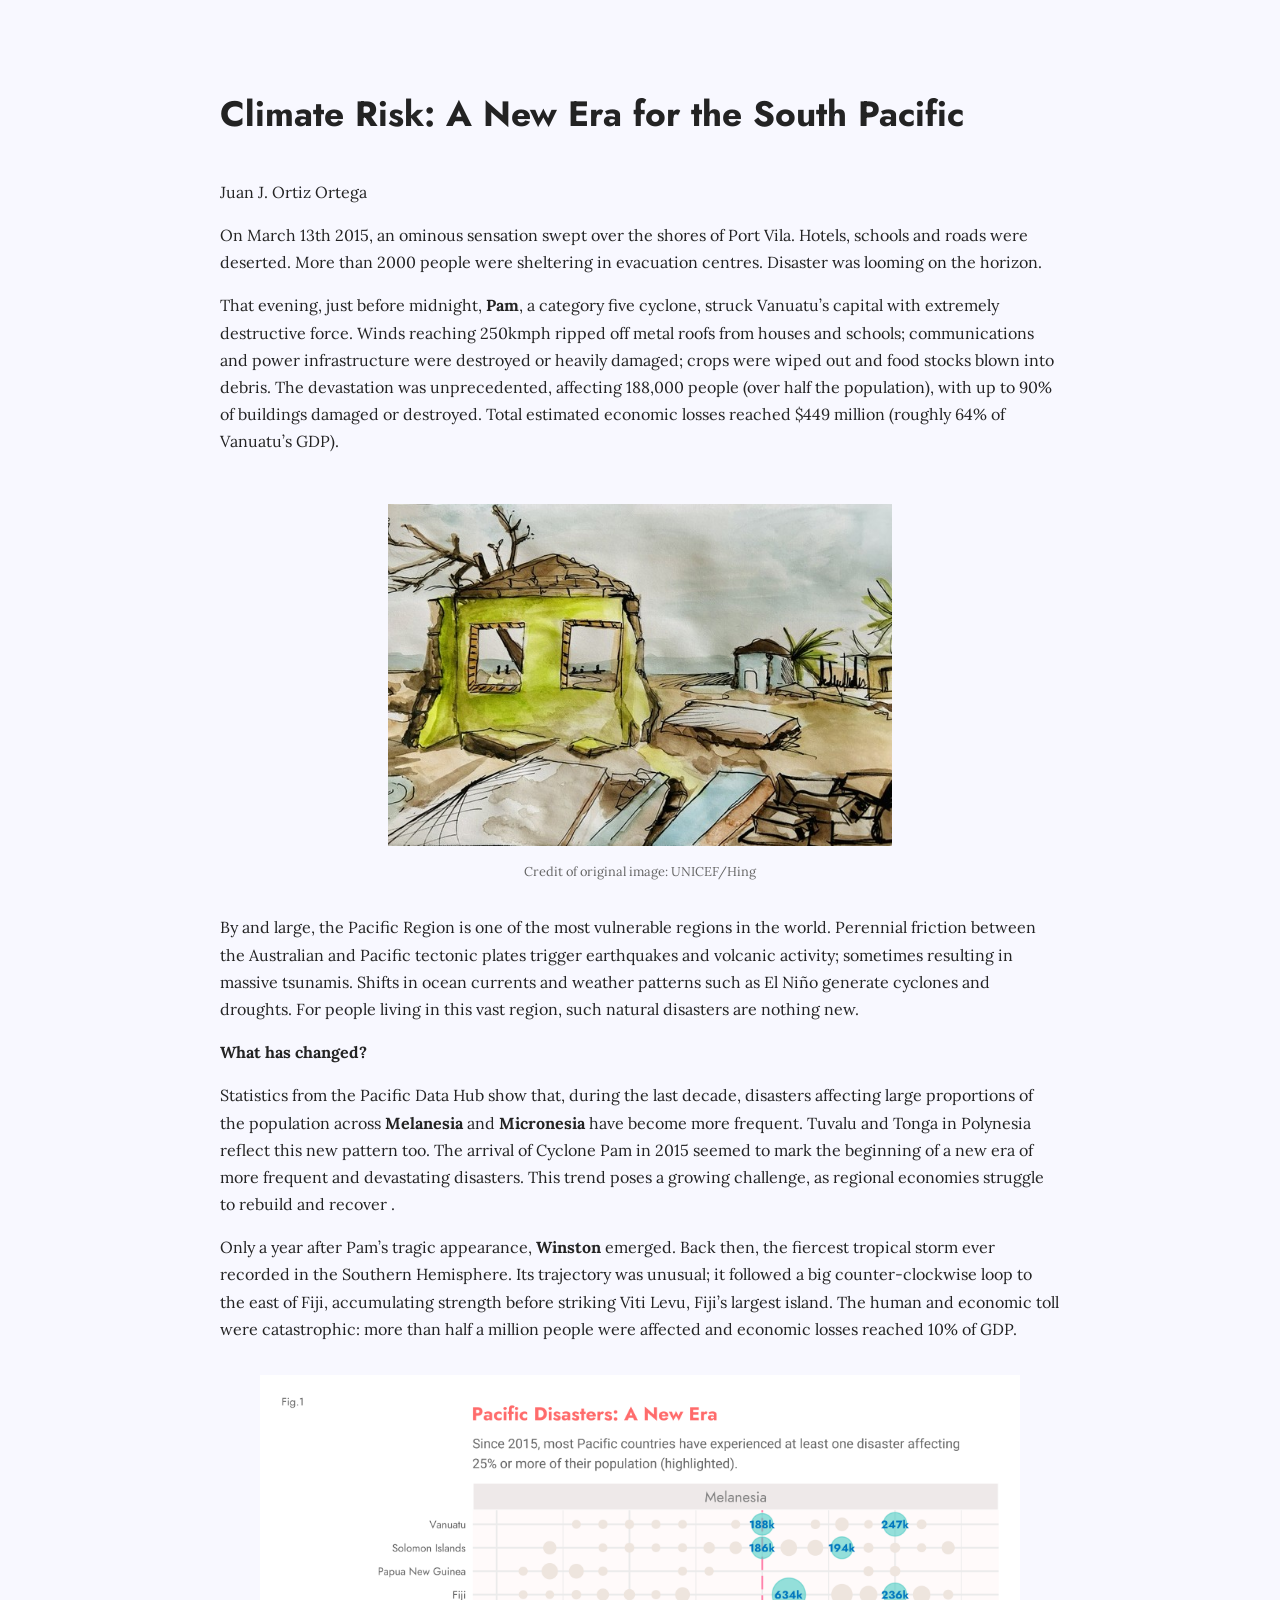
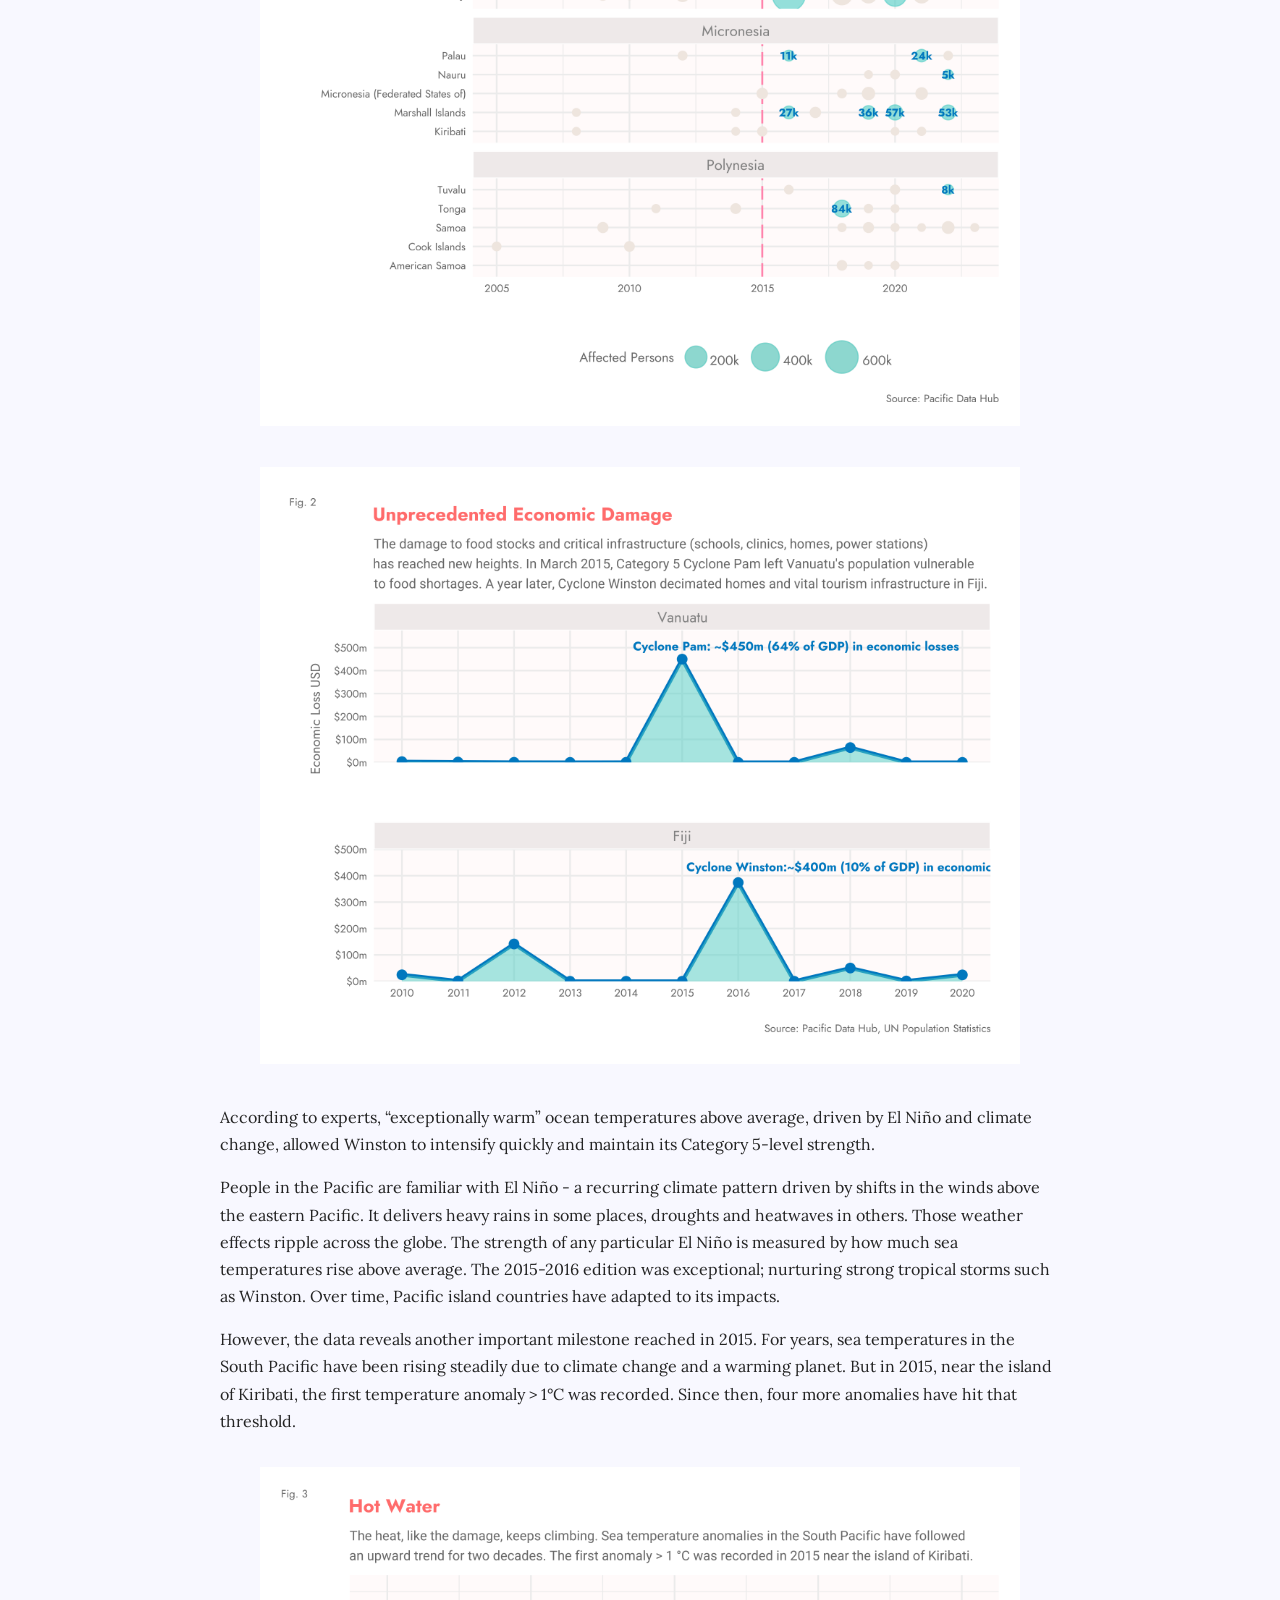
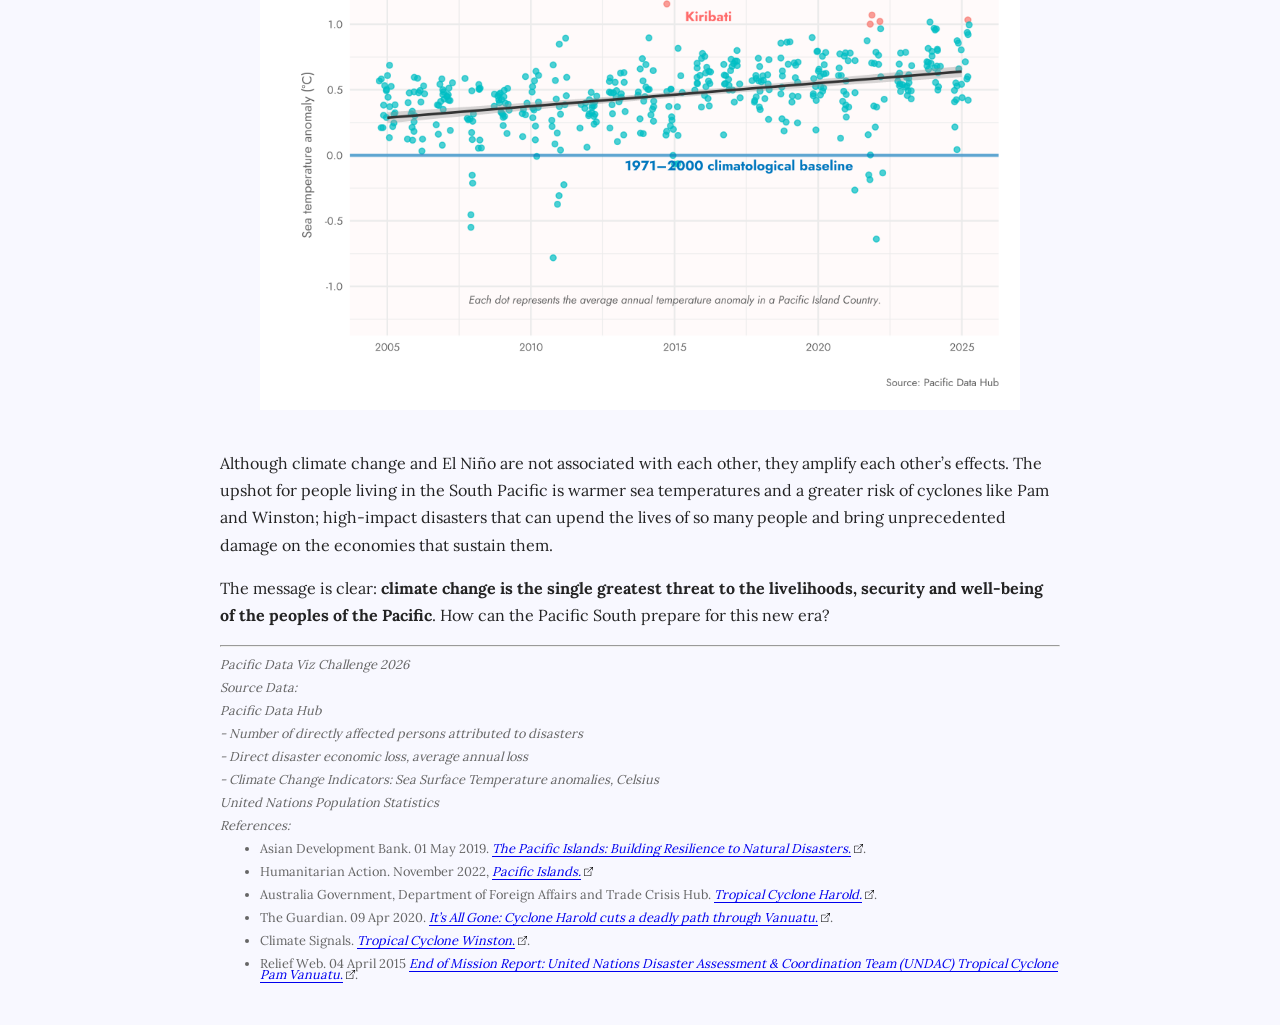
